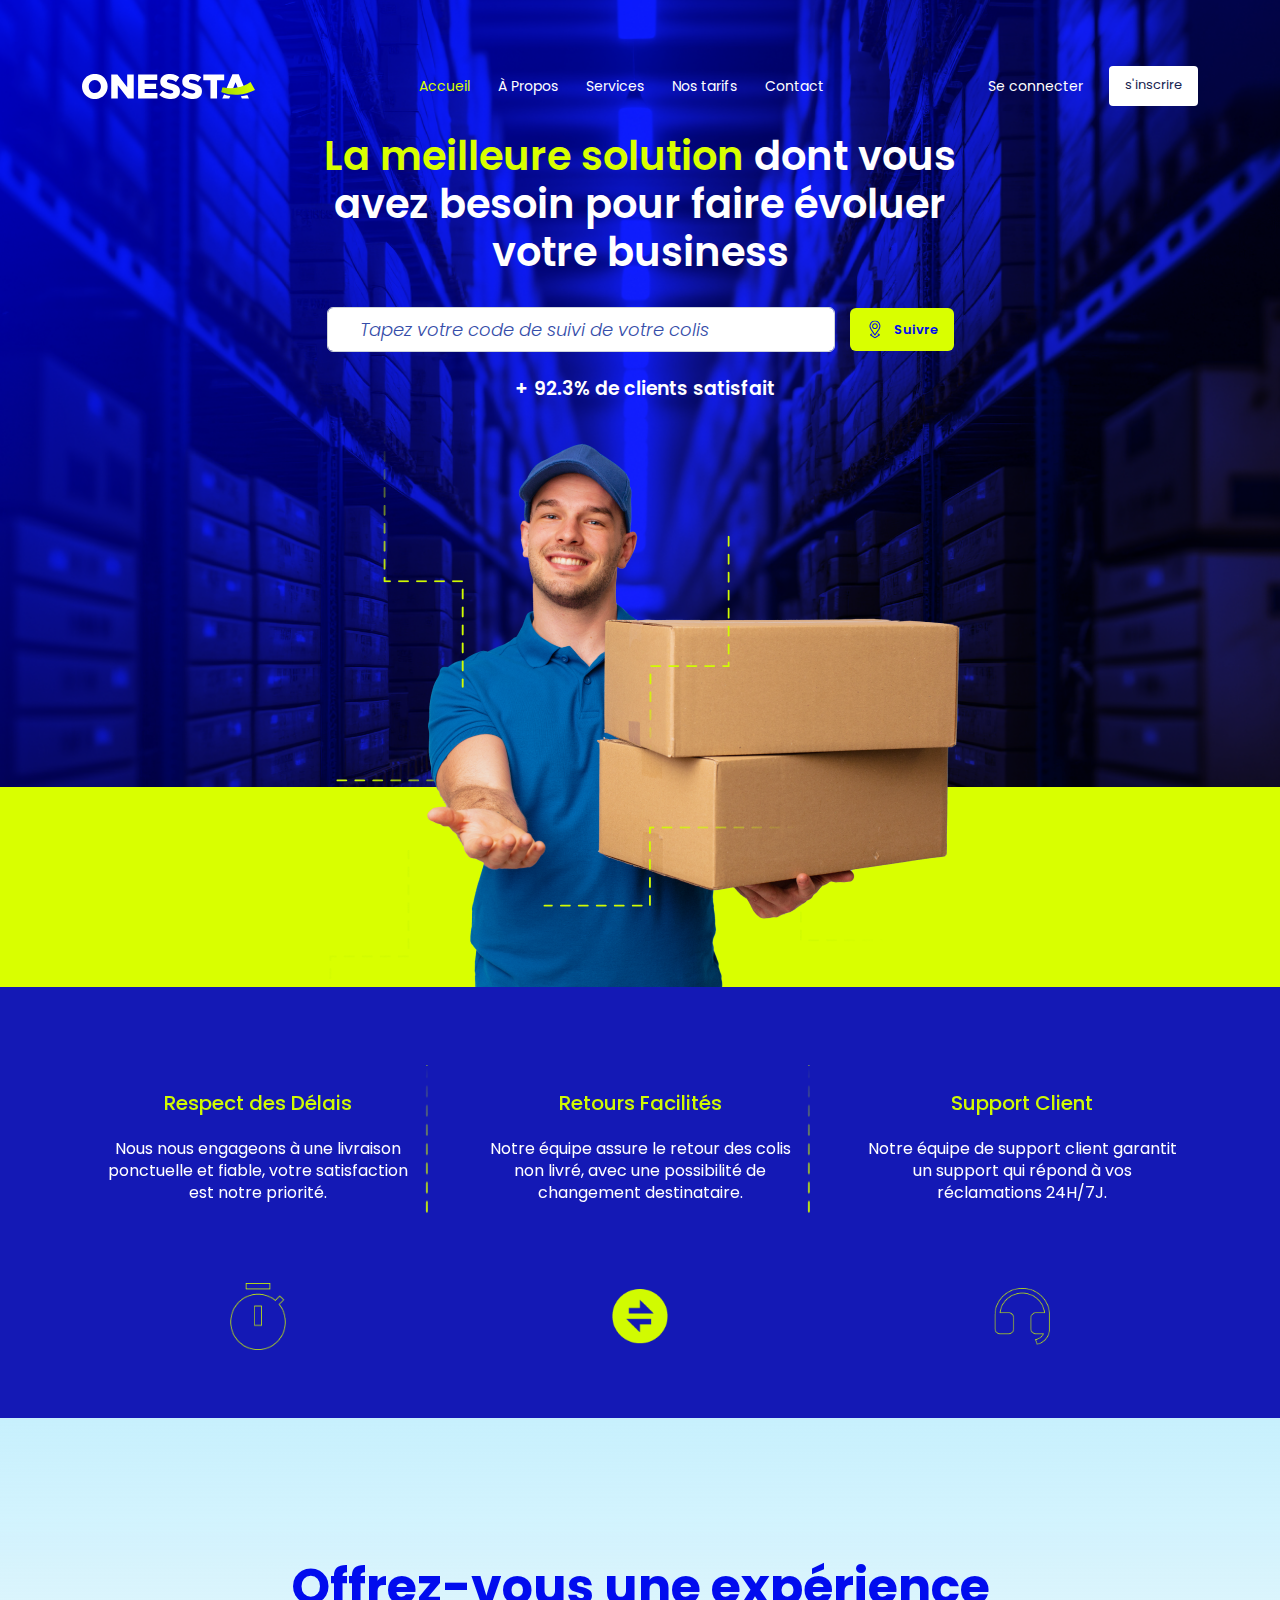
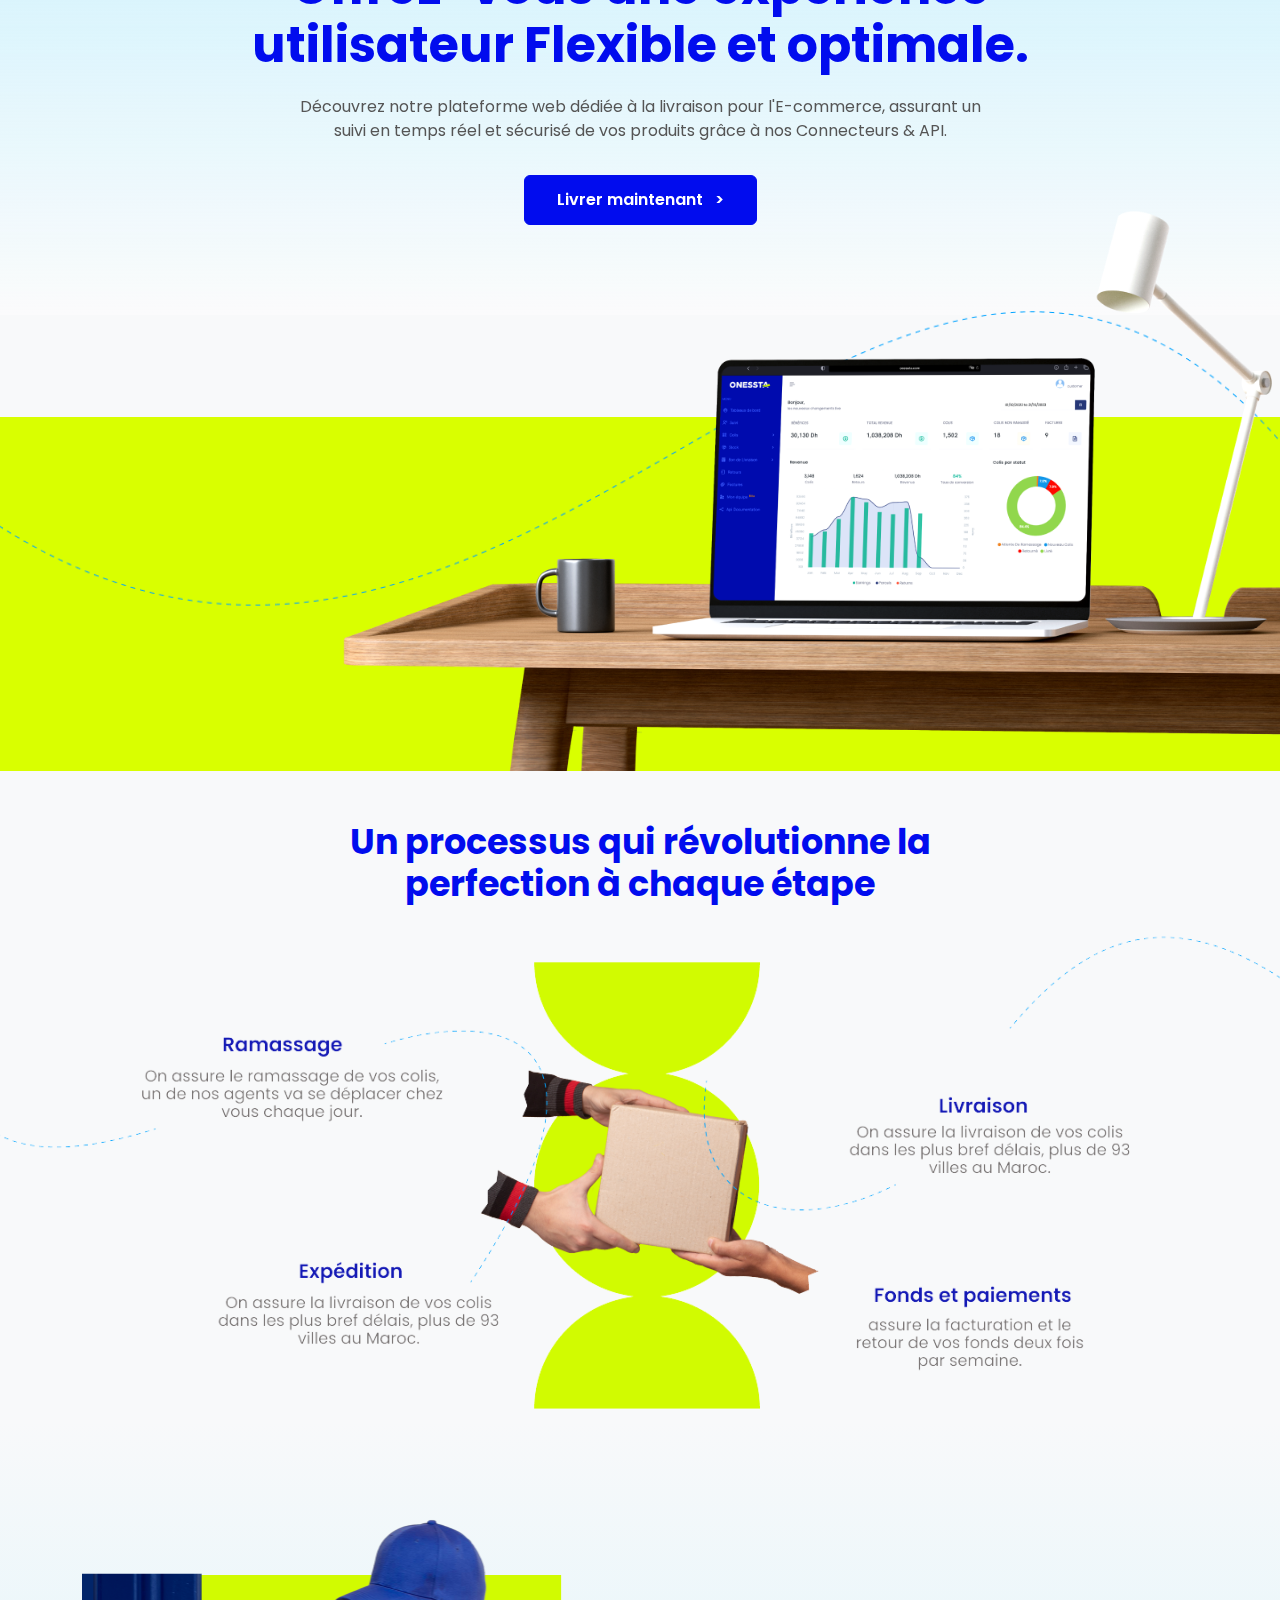
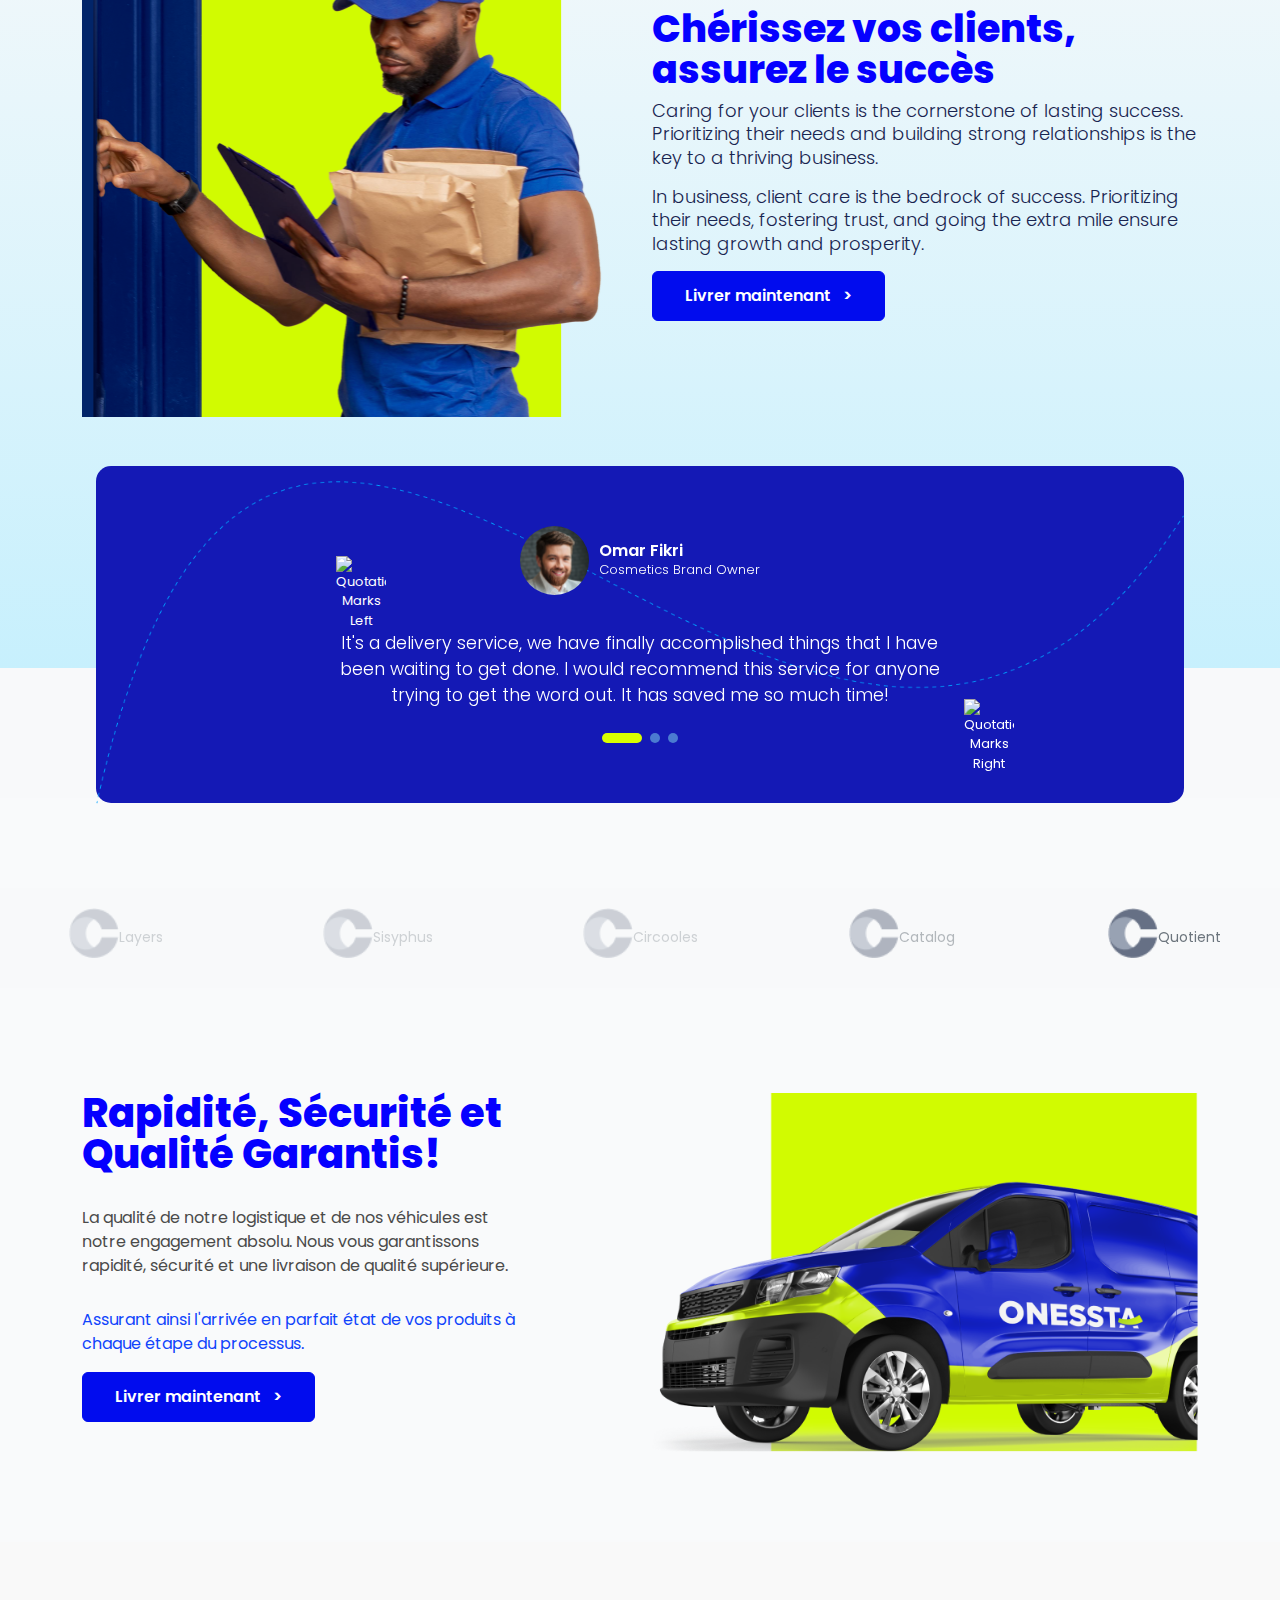
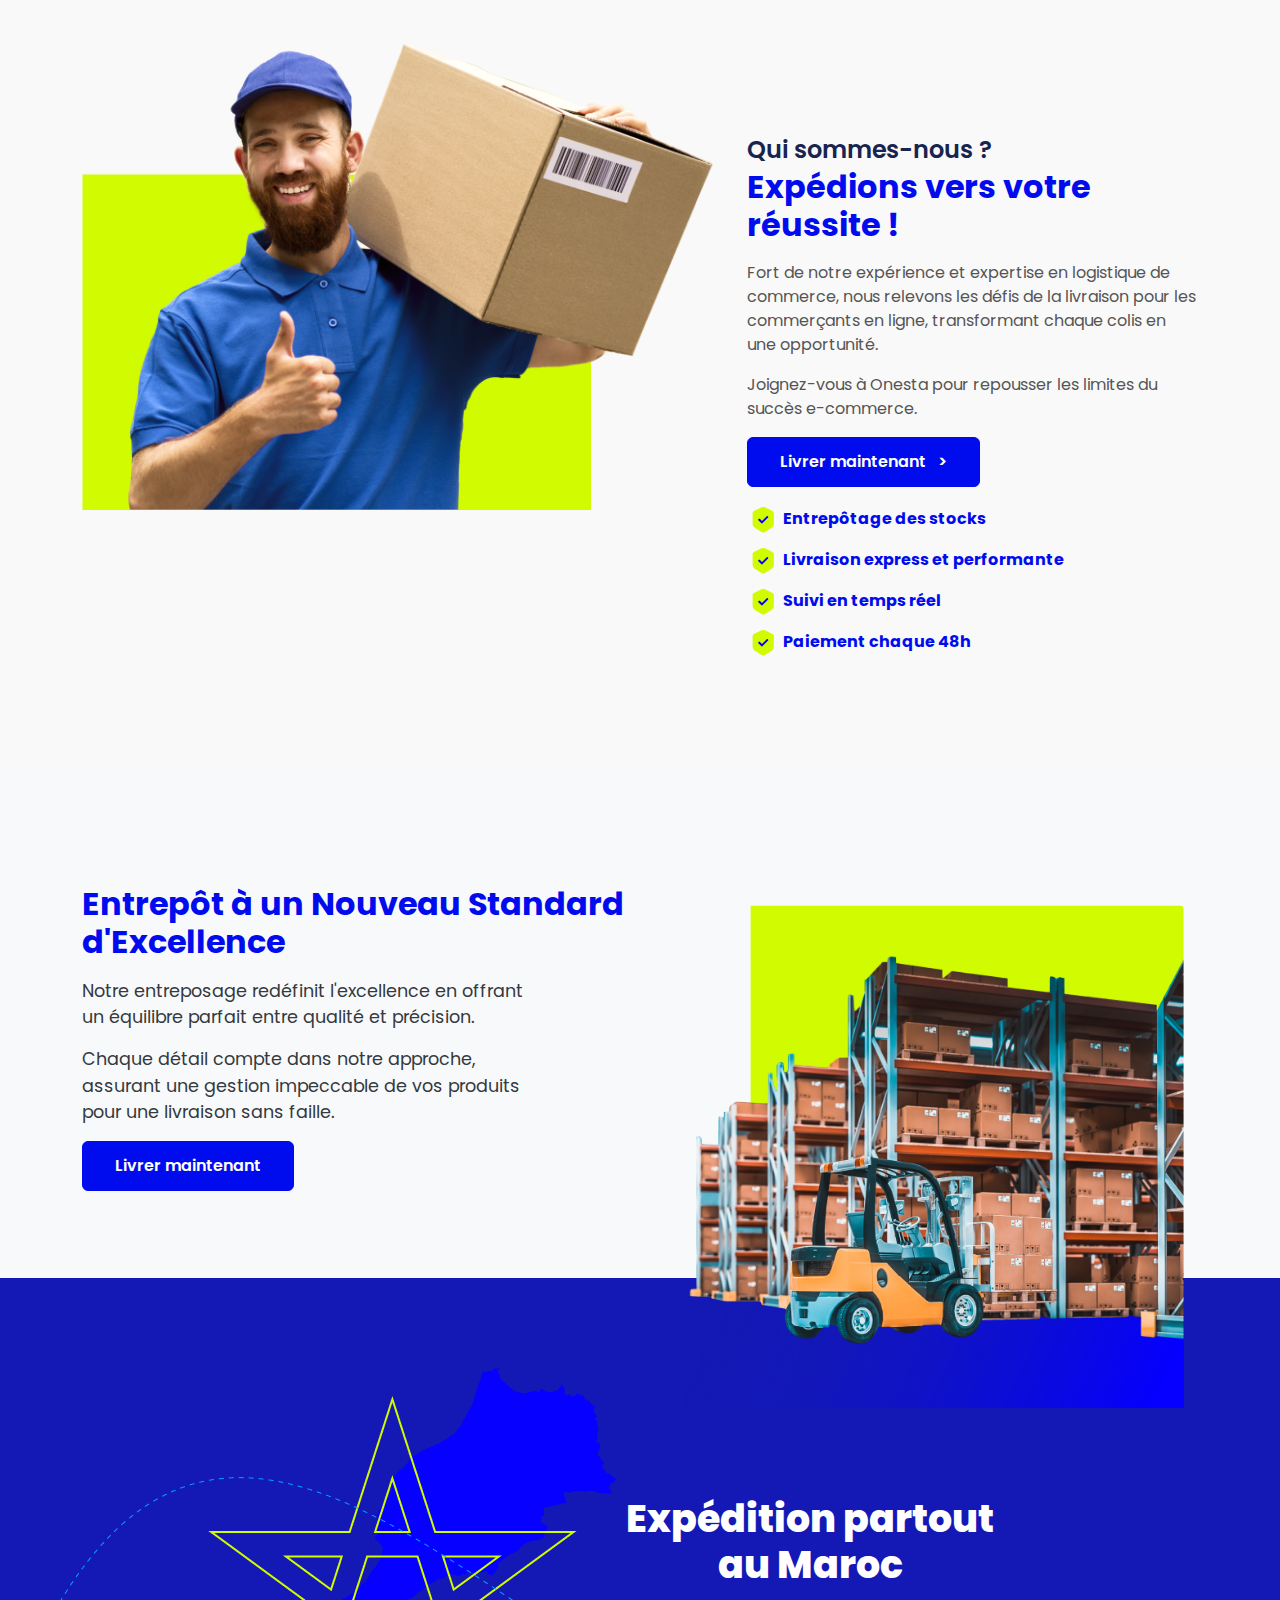
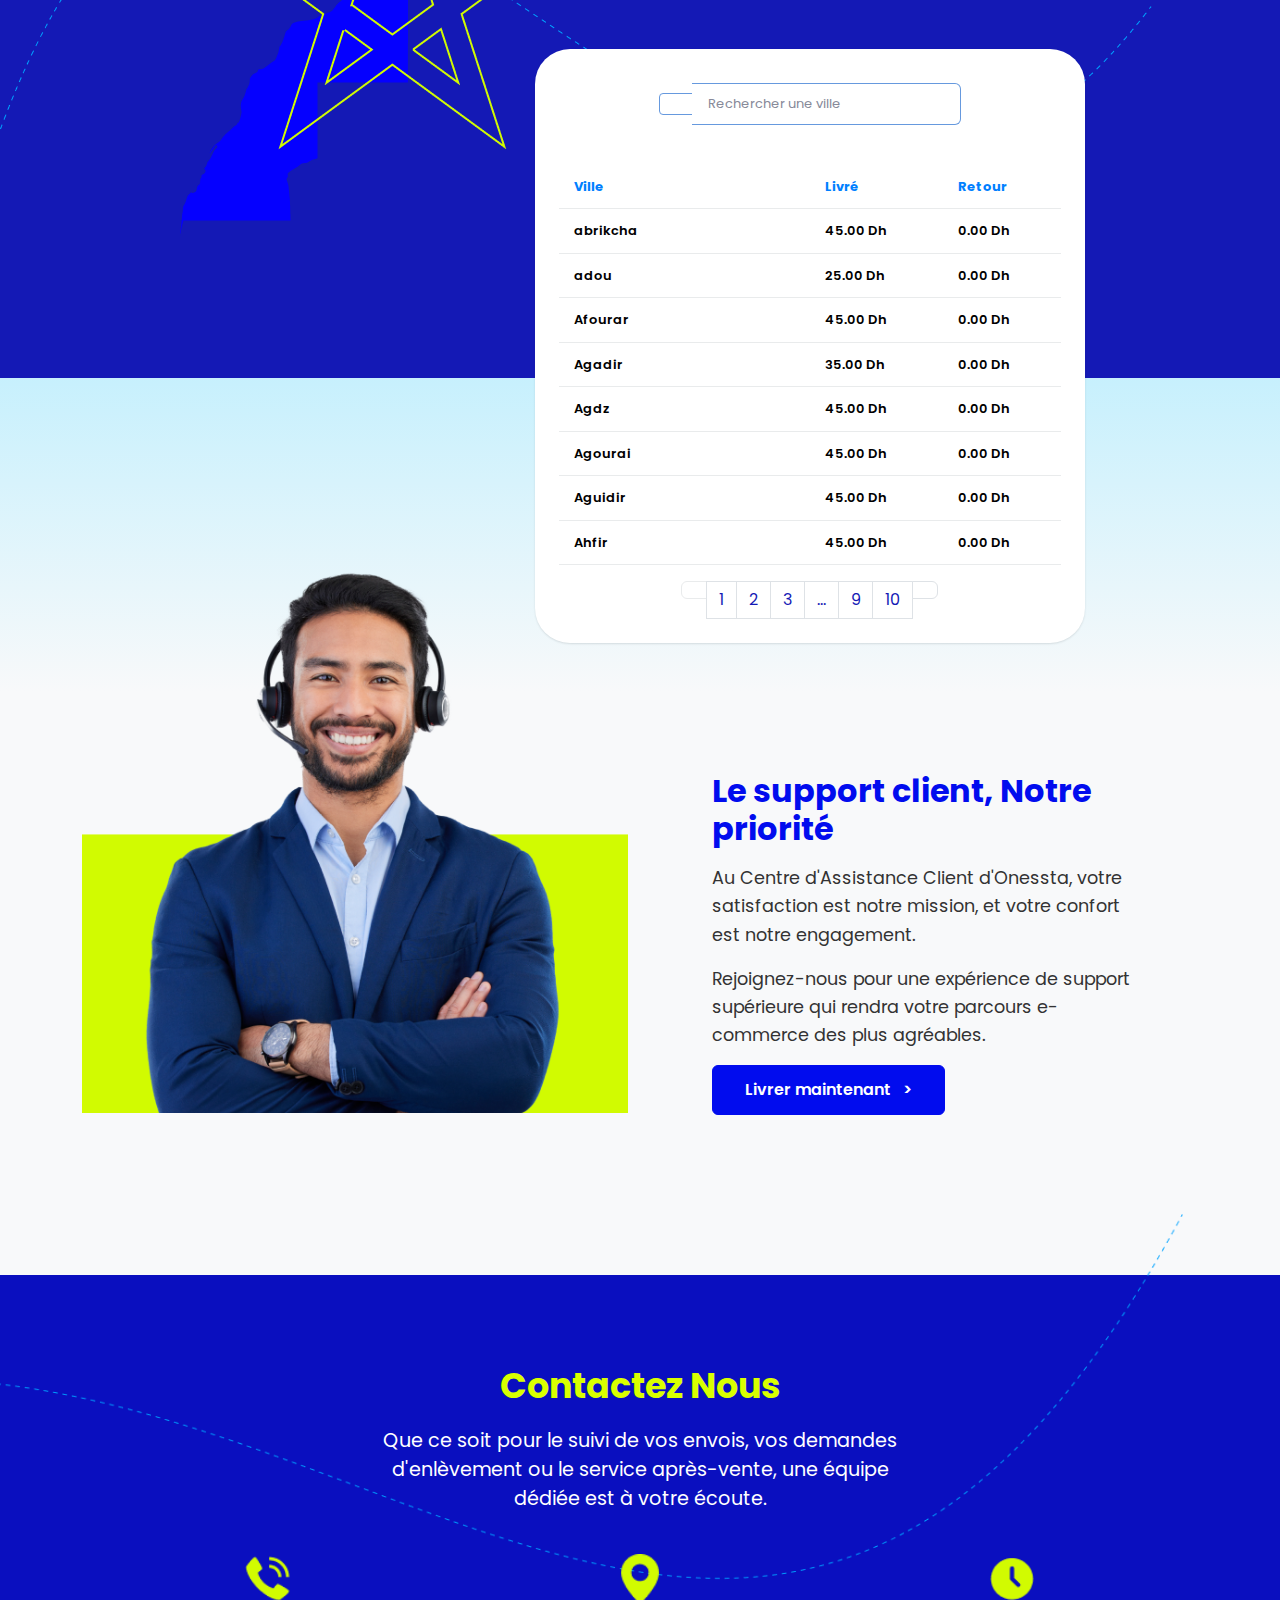
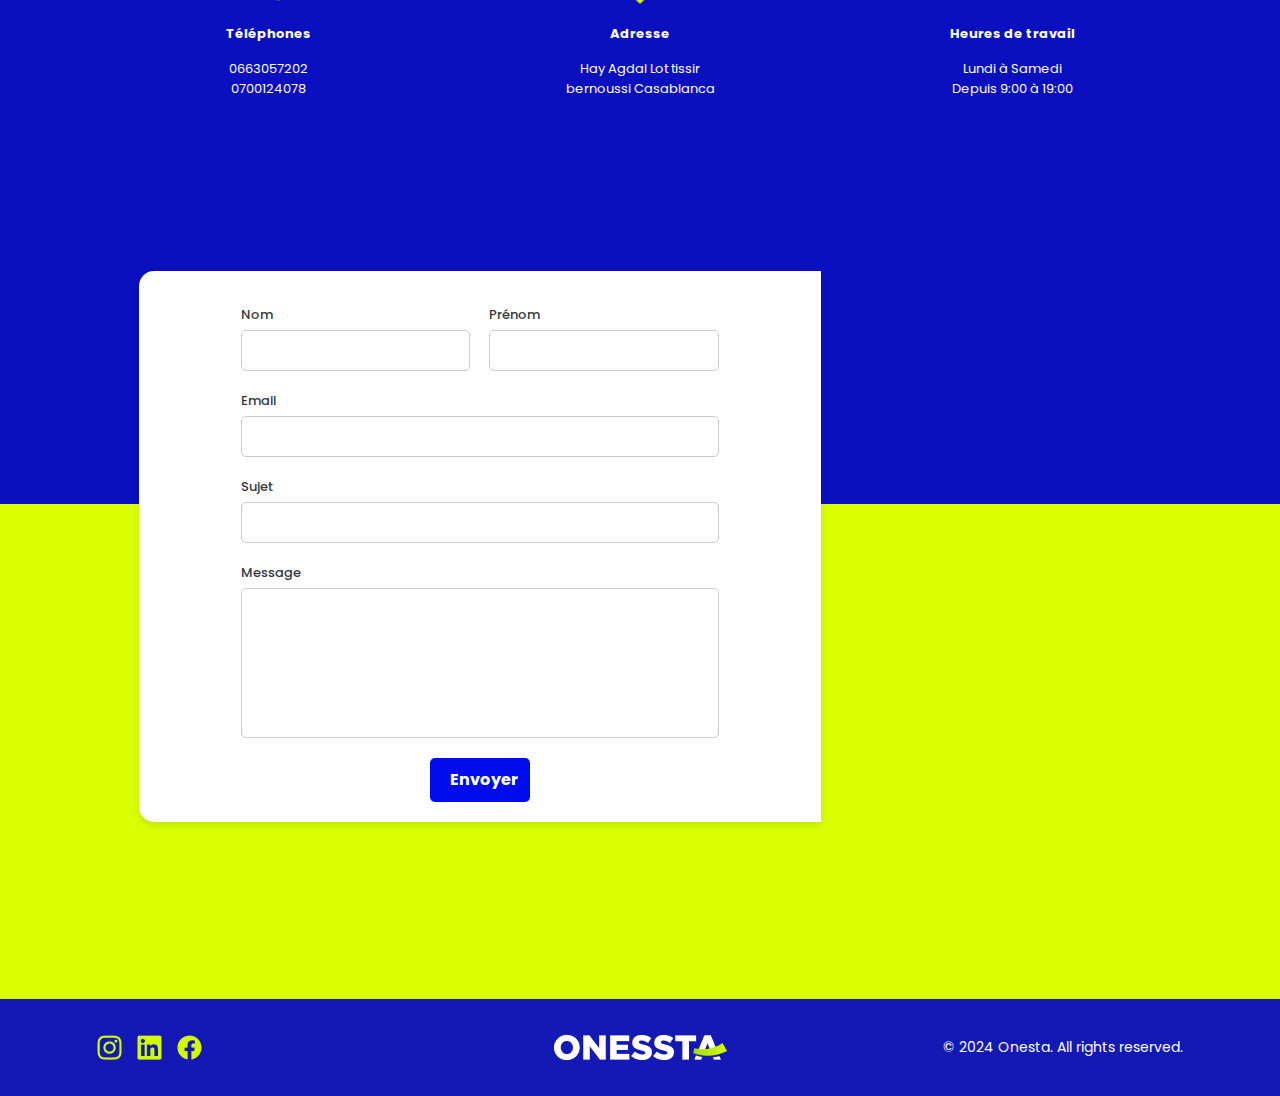
==== header.html @ ab66704f "Merge branch 'main' of https://github.com/ErrebacheAhmed/ONESTA-3" ====
<!-- Section 1: HTML Head and Meta Tags -->
<!DOCTYPE html>
<html lang="fr" data-topbar="light">
  <head>
    <meta charset="utf-8" />
    <title>Onessta | We Ship To Success</title>
    <meta name="viewport" content="width=device-width, initial-scale=1.0" />
    <meta content="The best solution you need to scale your business." name="description" />
    <meta content="ONESSTA" name="author" />

    <!-- App favicon -->
    <link rel="shortcut icon" href="favicon.ico" />

    <!-- Bootstrap CSS -->
    <link href="assets/css/bootstrap.min.css" id="bootstrap-style" rel="stylesheet" />

    <!-- Bootstrap Icons CSS -->
    <link href="https://cdnjs.cloudflare.com/ajax/libs/bootstrap-icons/1.8.1/font/bootstrap-icons.min.css" rel="stylesheet" />

    <!-- Icons CSS -->
    <link href="https://onessta.com/assets/css/icons.min.css" rel="stylesheet" type="text/css" />

    <!-- Custom CSS -->
    <link href="assets/css/app.min.css" rel="stylesheet" type="text/css" />
    <link href="assets/css/custom.css" rel="stylesheet" type="text/css" />
    <link href="assets/css/swiper.min.css" rel="stylesheet" type="text/css" />
    <link href="assets/css/style.css" rel="stylesheet" type="text/css" />
    <link href="assets/css/responsive.css" rel="stylesheet" type="text/css" />


    <!-- Google Fonts -->
    <link rel="preconnect" href="https://fonts.googleapis.com" />
    <link rel="preconnect" href="https://fonts.gstatic.com" crossorigin />
    <link href="https://fonts.googleapis.com/css2?family=Poppins:wght@100;200;300;400;500;600;700;800;900&display=swap" rel="stylesheet" />

    <!-- Swiper CSS -->
    <link rel="stylesheet" href="https://unpkg.com/swiper/swiper-bundle.min.css" />

    <!-- Swiper JS -->
    <script src="https://unpkg.com/swiper/swiper-bundle.min.js"></script>
  </head>
  <body data-bs-spy="scroll" data-bs-target="#navbar-example">
<!-- Section 2: Header and Hero Section -->
<section class="layout-wrapper landing" id="hero">
  <!-- <div class="hero-bg-overlay"></div> -->
  <!-- Header Section -->
  <nav class="navbar navbar-expand-lg navbar-landing" id="navbar">
    <div class="container">
      <a class="navbar-brand" href="#">
        <img src="images/logo.svg" class="card-logo card-logo-dark" alt="logo dark" height="50" />
      </a>
      <button class="navbar-toggler" type="button" data-bs-toggle="collapse" data-bs-target="#navbarMenu">
        <img src="images/menu-mobile.png" alt="">
      </button>
      <div class="collapse navbar-collapse" id="navbarSupportedContent">
        <ul class="navbar-nav mx-auto mt-2 mt-lg-0" id="navbar-example">
          <li class="nav-item"><a class="nav-link active" href="#accueil">Accueil</a></li>
          <li class="nav-item"><a class="nav-link" href="#a-propos">À Propos</a></li>
          <li class="nav-item"><a class="nav-link" href="#services">Services</a></li>
          <li class="nav-item"><a class="nav-link" href="#nos-tarifs">Nos tarifs</a></li>
          <li class="nav-item"><a class="nav-link" href="#contact">Contact</a></li>
        </ul>
        <div class="d-flex btn-auth">
          <a href="https://onessta.com/login" class="nav-link">Se connecter</a>
          <a href="https://onessta.com/register" class="btn btn-outline-white">s'inscrire</a>
        </div>
      </div>
    </div>
  </nav>
  <div class="mobile-menu-overlay">
    <div class="mobile-menu">
      <div class="mobile-menu-header">
        <a href="#" class="mobile-menu-brand">
          <i class="fas fa-home"></i>
          <img src="images/logo.svg" alt="ONESTA Logo" />
        </a>
        <button class="mobile-menu-back"><img src="images/back.svg" alt="" ></button>
      </div>
      <ul class="mobile-menu-nav">
        <li><a href="#accueil">Accueil</a></li>
        <li><a href="#a-propos">À Propos</a></li>
        <li><a href="#services">Services</a></li>
        <li><a href="#nos-tarifs">Nos tarifs</a></li>
        <li><a href="#contact">Contact</a></li>
      </ul>
      <div class="mobile-menu-contact">
        <div class="contact-item">
          <i class="fas fa-phone-alt"></i>
          <div class="contact-text">
            <img src="images/TELEPHONE.png" alt="Téléphones" />
            <span>Téléphones</span>
            <p>0663057202<br>0700124078</p>
          </div>
        </div>
        <div class="contact-item">
          <i class="fas fa-map-marker-alt"></i>
          <div class="contact-text">
            <img src="images/ADRESSE.png" alt="Adresse" />
            <span>Adresse</span>
            <p>Hay Agdal Lot tissir<br>bernoussi Casablanca</p>
          </div>
        </div>
        <div class="contact-item">
          <i class="fas fa-clock"></i>
          <div class="contact-text">
            <img src="images/HORAIRE.png" alt="Heures de travail" />
            <span>Heures de travail</span>
            <p>Lundi à Samedi<br>Depuis 9:00 à 19:00</p>
          </div>
        </div>
      </div>
    </div>
  </div>
  
  
  <!-- Hero Section -->
  <section class="section pb-0 hero-section" id="hero">
    <div class="container">
      <div class="row justify-content-center">
        <div class="col-lg-7 col-sm-10 text-center">
          <h1 class="display-6 fw-semibold mb-3">
            <span class="text-success">La meilleure solution</span> dont vous avez besoin pour faire évoluer votre business
          </h1>
          <div class="search-container">
            <div class="search-box">
              <input type="text" class="form-control search" id="codetracking" placeholder="Tapez votre code de suivi de votre colis" />
            </div>
            <button id="trackitem" type="button" class="btn btn-yellow text-blue" data-bs-toggle="offcanvas" href="#offcanvasExample">
              <img src="images/localisation.svg" alt="" /> Suivre
            </button>
          </div>
          <p class="mt-3">
            <span class="stars">
              <i class="bi bi-star-fill"></i>
              <i class="bi bi-star-fill"></i>
              <i class="bi bi-star-fill"></i>
              <i class="bi bi-star-fill"></i>
              <i class="bi bi-star-fill"></i>
            </span>
            + 92.3% de clients satisfait
          </p>
        </div>
      </div>
      <div class="row justify-content-center">
        <div class="col-lg-8 col-sm-10 text-center">
          <img src="images/img1.png" class="img-fluid" alt="Delivery Man" />
        </div>
      </div>
    </div>
    <!-- end container -->
  </section>
  <div class="bg-yellow"></div>
</section>
<!-- Section 3: Features Section -->
<section class="section features-section" id="features">
  <div class="container">
    <div class="swiper-container">
      <div class="swiper-wrapper">
        <div class="swiper-slide col-lg-4 col-md-6">
          <div class="feature-box">
            <span class="highlight"></span>
            <h3 class="feature-title">Respect des Délais</h3>
            <p class="feature-description">
              Nous nous engageons à une livraison ponctuelle et fiable, votre satisfaction est notre priorité.
            </p>
            <div class="icon-box">
              <img src="images/alarm.png" alt="Clock Icon" class="icon-default" />
              <img src="images/retours.png" alt="Clock Icon Hover" class="icon-hover" />
            </div>
          </div>
        </div>
      
        <div class="swiper-slide col-lg-4 col-md-6">
          <div class="feature-box">
            <span class="highlight"></span>
            <h3 class="feature-title">Retours Facilit&eacute;s</h3>
            <p class="feature-description">
              Notre équipe assure le retour des colis non livré, avec une possibilité de changement destinataire.
            </p>
            <div class="icon-box">
              <img src="images/retours.png" alt="Return Icon" class="icon-default" />
              <img src="images/retours.png" alt="Return Icon Hover" class="icon-hover" />
            </div>
          </div>
        </div>
     
        <div class="swiper-slide col-lg-4 col-md-6">
          <div class="feature-box">
            <span class="highlight"></span>
            <h3 class="feature-title">Support Client</h3>
            <p class="feature-description">
              Notre équipe de support client garantit un support qui répond à vos réclamations 24H/7J.
            </p>
            <div class="icon-box">
              <img src="images/support.png" alt="Support Icon" class="icon-default" />
              <img src="images/retours.png" alt="Support Icon Hover" class="icon-hover" />
            </div>
          </div>
        </div>
      </div>
      <!-- Custom Pagination -->
      <div class="swiper-pagination-custom">
        <span class="highlight"></span>
      </div>
    </div>
  </div>
</section>
<!-- Section 4: User Experience Section -->
<section class="section user-experience-section">
  <div class="container">
    <div class="row justify-content-center text-center">
      <div class="col-lg-10 user-experience">
        <h2 class="section-title">
          Offrez-vous une expérience utilisateur Flexible et optimale.
        </h2>
        <p class="section-subtitle">
          Découvrez notre plateforme web dédiée à la livraison pour l'E-commerce, assurant un suivi en temps réel et sécurisé de vos produits grâce à nos Connecteurs & API.
        </p>
        <a href="#" class="btn btn-primary">
          Livrer maintenant <span class="arrow-icon">></span>
        </a>
      </div>
    </div>
  </div>
</section>
<!-- Section 5: Desk Image Section -->
<section class="desk-image">
  <img src="images/desktop.png" alt="Desk with Laptop" />
  <div class="border-dotted-around"></div>
  <div class="bg-desk-yellow"></div>
</section>
<!-- Section 6: Process Section -->
<section class="process-section">
  <div class="container">
    <div class="row justify-content-center text-center">
      <div class="col-lg-8">
        <h2 class="section-title">
          Un processus qui révolutionne la perfection à chaque étape
        </h2>
      </div>
    </div>
  </div>
  <img src="images/process.png" class="img-precess text-center" alt="process" />
</section>
<!-- Section 7: Client Success Section -->
<section class="section client-success-section">
  <div class="container">
    <div class="row align-items-center">
      <div class="col-lg-6">
        <img src="images/img2.png" alt="Client Image" class="img-fluid" />
      </div>
      <div class="col-lg-6">
        <h2 class="client-success-title">
          Chérissez vos clients, assurez le succès
        </h2>
        <p class="client-success-description">
          Caring for your clients is the cornerstone of lasting success. Prioritizing their needs and building strong relationships is the key to a thriving business.
        </p>
        <p class="client-success-description">
          In business, client care is the bedrock of success. Prioritizing their needs, fostering trust, and going the extra mile ensure lasting growth and prosperity.
        </p>
        <a href="#" class="btn btn-primary">
          Livrer maintenant <span class="arrow-icon">></span>
        </a>
      </div>
    </div>
    <div class="mt-5 testmondialrow">
        <img src="images/Vector 5.png" alt="Curve" class="curve-image" />
        <div class="testimonial-box">
          <img src="images/up.png" alt="Quotation Marks Left" class="quotation-marks-left" />
          <div class="swiper-container testimonial-slider">
            <div class="swiper-wrapper">
              <!-- Slide 1 -->
              <div class="swiper-slide">
                <div class="testimonial-content">
                  <div class="testimonial-header">
                    <div class="testimonial-author">
                      <img src="images/delivery1.png" alt="Omar Fikri" class="author-image" />
                      <div class="author-info">
                        <h5>Omar Fikri</h5>
                        <p>Cosmetics Brand Owner</p>
                      </div>
                    </div>
                  </div>
                  <p class="testimonial-text">
                    It's a delivery service, we have finally accomplished things that I have been waiting to get done. I would recommend this service for anyone trying to get the word out. It has saved me so much time!
                  </p>
                </div>
              </div>
              <!-- Slide 2 -->
              <div class="swiper-slide">
                <div class="testimonial-content">
                  <div class="testimonial-header">
                    <div class="testimonial-author">
                      <img src="images/delivery1.png" alt="Amira Zohra" class="author-image" />
                      <div class="author-info">
                        <h5>Amira Zohra</h5>
                        <p>Food Business Owner</p>
                      </div>
                    </div>
                  </div>
                  <p class="testimonial-text">
                    The service was exceptional and timely. I highly recommend it for anyone needing reliable delivery.
                  </p>
                </div>
              </div>
              <!-- Slide 3 -->
              <div class="swiper-slide">
                <div class="testimonial-content">
                  <div class="testimonial-header">
                    <div class="testimonial-author">
                      <img src="images/delivery1.png" alt="Youssef Karim" class="author-image" />
                      <div class="author-info">
                        <h5>Youssef Karim</h5>
                        <p>Tech Entrepreneur</p>
                      </div>
                    </div>
                  </div>
                  <p class="testimonial-text">
                    Fast and efficient delivery service that I will definitely use again. Kudos to the team!
                  </p>
                </div>
              </div>
            </div>
            <!-- Add Pagination -->
            <div class="swiper-pagination testimonial-pagination"></div>
          </div>
          <img src="images/down.png" alt="Quotation Marks Right" class="quotation-marks-right" />
      </div>
    </div>
  </div>
</section>
<!-- Section 8: Delivery Section -->
<section class="section delivery-section">
  <div class="swiper-container custom-menu-slider">
    <div class="swiper-wrapper">
      <div class="swiper-slide custom-slide">
        <img src="images/Company logo.png" alt="icon"><span>Layers</span>
      </div>
      <div class="swiper-slide custom-slide">
        <img src="images/Company logo.png" alt="icon"><span>Sisyphus</span>
      </div>
      <div class="swiper-slide custom-slide">
        <img src="images/Company logo.png" alt="icon"><span>Circooles</span>
      </div>
      <div class="swiper-slide custom-slide">
        <img src="images/Company logo.png" alt="icon"><span>Catalog</span>
      </div>
      <div class="swiper-slide custom-slide">
        <img src="images/Company logo.png" alt="icon"><span>Quotient</span>
      </div>
      <div class="swiper-slide custom-slide">
        <img src="images/Company logo.png" alt="icon"><span>Catalog</span>
      </div>
      <div class="swiper-slide custom-slide">
        <img src="images/Company logo.png" alt="icon"><span>Quotient</span>
      </div>
    </div>
  </div>
   <div class="delivery-desktop">
    <div class="container">
      <div class="row align-items-center">
        <div class="col-lg-6">
          <h2>Rapidité, Sécurité et Qualité Garantis!</h2>
          <p>
            La qualité de notre logistique et de nos véhicules est notre engagement absolu. Nous vous garantissons rapidité, sécurité et une livraison de qualité supérieure.
          </p>
          <p class="secondParagraph">
            Assurant ainsi l'arrivée en parfait état de vos produits à chaque étape du processus.
          </p>
          <a href="#" class="btn btn-primary">
            Livrer maintenant <span class="arrow-icon">></span>
          </a>
        </div>
        <div class="col-lg-6">
          <img src="images/car.png" alt="ONESS Delivery Van" class="img-fluid" />
        </div>
      </div>
    </div>
   </div>
   <div class="delivery-mobile">
    <div class="container">
      <div class="row align-items-center">
        <div class="col-lg-6">
          <h2>Rapidité, Sécurité et Qualité Garantis!</h2>
          <p>
            La qualité de notre logistique et de nos véhicules est notre engagement absolu. Nous vous garantissons rapidité, sécurité et une livraison de qualité supérieure.
          </p>
          <p class="secondParagraph">
            Assurant ainsi l'arrivée en parfait état de vos produits à chaque étape du processus.
          </p>
          <a href="#" class="btn btn-primary">
            Livrer maintenant <span class="arrow-icon">></span>
          </a>
        </div>
        <div class="col-lg-6">
          <img src="images/car.png" alt="ONESS Delivery Van" class="img-fluid" />
        </div>
      </div>
    </div>
   </div>
</section>

<!-- Section 9: Success Section -->
<section class="section success-section">
  <div class="container">
    <div class="row align-items-start">
      <div class="col-lg-7">
        <img src="images/man_delivery2.png" alt="Man with Box" class="img-fluid" />
      </div>
      <div class="col-lg-5 mr-top">
        <span class="title-top">Qui sommes-nous ?</span>
        <h2 class="section-title">Expédions vers votre réussite !</h2>
        <p>
          Fort de notre expérience et expertise en logistique de commerce, nous relevons les défis de la livraison pour les commerçants en ligne, transformant chaque colis en une opportunité.
        </p>
        <p>
          Joignez-vous à Onesta pour repousser les limites du succès e-commerce.
        </p>
        <a href="#" class="btn btn-primary">
          Livrer maintenant <span class="arrow-icon">></span>
        </a>
        <ul class="success-features">
          <li><img src="images/Frame.png" alt="icon"/> Entrepôtage des stocks</li>
          <li><img src="images/Frame.png" alt="icon"/> Livraison express et performante</li>
          <li><img src="images/Frame.png" alt="icon"/> Suivi en temps réel</li>
          <li><img src="images/Frame.png" alt="icon"/> Paiement chaque 48h</li>
        </ul>
      </div>
    </div>
  </div>
</section>
<!-- Section 10: Warehouse Section -->
<section class="entrepot">
  <div class="container custom-section">
    <div class="row">
      <div class="col-md-6 custom-content">
        <h1 class="custom-heading">Entrepôt à un Nouveau Standard d'Excellence</h1>
        <p class="custom-text">Notre entreposage redéfinit l'excellence en offrant un équilibre parfait entre qualité et précision.</p>
        <p class="custom-text">Chaque détail compte dans notre approche, assurant une gestion impeccable de vos produits pour une livraison sans faille.</p>
        <button class="btn btn-primary">Livrer maintenant</button>
      </div>
      <div class="col-md-6">
        <div class="custom-image">
          <img src="images/entrepot.png" alt="Entrepôt">
        </div>
        <div class="custom-image-rectongle">
          <img src="images/Rectangle 50.png" alt="Entrepôt">
        </div>
      </div>
    </div>
  </div>
</section>
<!-- Section 11: Shipping Section -->
<section class="second-section">
  <div class="content-wrapper">
    <div class="text-table-container">
      <h2 class="section-title-white">Expédition partout au Maroc</h2>
      <div class="bg-white p-4 shadow table-container">
        <div class="table-responsive">
          <div class="input-group field-search mb-3 justify-content-center">
            <div class="input-group-prepend">
              <span class="input-group-text"><i class="bi bi-search"></i></span>
            </div>
            <input type="text" class="form-control search-input" placeholder="Rechercher une ville" id="search-input">
          </div>
          <table class="table table-bordered mb-0">
            <thead>
              <tr>
                <th class="col-ville">Ville</th>
                <th>Livré</th>
                <th>Retour</th>
              </tr>
            </thead>
            <tbody id="table-body">
              <tr>
                <td>abrikcha</td>
                <td>45.00 Dh</td>
                <td>0.00 Dh</td>
              </tr>
              <tr>
                <td>adou</td>
                <td>25.00 Dh</td>
                <td>0.00 Dh</td>
              </tr>
              <tr>
                <td>Afourar</td>
                <td>45.00 Dh</td>
                <td>0.00 Dh</td>
              </tr>
              <tr>
                <td>Agadir</td>
                <td>35.00 Dh</td>
                <td>0.00 Dh</td>
              </tr>
              <tr>
                <td>Agdz</td>
                <td>45.00 Dh</td>
                <td>0.00 Dh</td>
              </tr>
              <tr>
                <td>Agourai</td>
                <td>45.00 Dh</td>
                <td>0.00 Dh</td>
              </tr>
              <tr>
                <td>Aguidir</td>
                <td>45.00 Dh</td>
                <td>0.00 Dh</td>
              </tr>
              <tr>
                <td>Ahfir</td>
                <td>45.00 Dh</td>
                <td>0.00 Dh</td>
              </tr>
            </tbody>
          </table>
          <nav aria-label="Page navigation example" class="mt-3">
            <ul class="pagination justify-content-center mb-0">
              <li class="page-item disabled">
                <a class="page-link" href="#" tabindex="-1"><i class="bi bi-arrow-left"></i></a>
              </li>
              <li class="page-item"><a class="page-link" href="#">1</a></li>
              <li class="page-item"><a class="page-link" href="#">2</a></li>
              <li class="page-item"><a class="page-link" href="#">3</a></li>
              <li class="page-item"><a class="page-link" href="#">...</a></li>
              <li class="page-item"><a class="page-link" href="#">9</a></li>
              <li class="page-item"><a class="page-link" href="#">10</a></li>
              <li class="page-item">
                <a class="page-link" href="#"><i class="bi bi-arrow-right"></i></a>
              </li>
            </ul>
          </nav>
        </div>
      </div>
    </div>
  </div>
  <div class="flag-background"></div>
</section>

<!-- Section 12: Support Section -->
<section class="support-section">
  <div class="container">
    <div class="row align-items-center">
      <div class="col-md-6">
        <img src="images/img3.png" alt="Support Client" class="img-fluid" />
      </div>
      <div class="col-md-6">
        <div class="bloc-right">
          <h2 class="custom-heading">Le support client, Notre priorité</h2>
          <p>
            Au Centre d'Assistance Client d'Onessta, votre satisfaction est notre mission, et votre confort est notre engagement.
          </p>
          <p>
            Rejoignez-nous pour une expérience de support supérieure qui rendra votre parcours e-commerce des plus agréables.
          </p>
          <a href="#" class="btn btn-primary">
            Livrer maintenant <span class="arrow-icon">></span>
          </a>
        </div>
      </div>
    </div>
  </div>
</section>
<!-- Section 13: Contact Section -->
<section class="contact-section">
  <div class="blue-part">
    <div class="container">
      <h2 class="section-title text-center" >Contactez Nous</h2>
      <p class="section-subtitle text-center" >
        Que ce soit pour le suivi de vos envois, vos demandes d'enlèvement ou le service après-vente, une équipe dédiée est à votre écoute.
      </p>
      <div class="border-dotted-around-gp"></div>
      <div class="row contact-info">
        <div class="col-md-4 text-center">
          <img src="images/TELEPHONE.png" alt="Téléphones" />
          <p class="contact-info-title">Téléphones</p>
          <p>0663057202<br />0700124078</p>
        </div>
        <div class="col-md-4 text-center">
          <img src="images/ADRESSE.png" alt="Adresse" />
          <p class="contact-info-title">Adresse</p>
          <p>Hay Agdal Lot tissir<br />bernoussi Casablanca</p>
        </div>
        <div class="col-md-4 text-center">
          <img src="images/HORAIRE.png" alt="Heures de travail" />
          <p class="contact-info-title">Heures de travail</p>
          <p>Lundi à Samedi<br />Depuis 9:00 à 19:00</p>
        </div>
      </div>
    </div>
  </div>
  <div class="green-part">
    <div class="container">
      <div class="row" height="70vh">
        <div class="col-md-8 custom-border-left" height="100%">
          <form action="submit-form.php" method="post" class="contact-form">
            <div class="form-row">
              <div class="form-group col-md-6">
                <label for="nom">Nom</label>
                <input type="text" id="nom" name="nom" class="form-control" />
              </div>
              <div class="form-group col-md-6">
                <label for="prenom">Prénom</label>
                <input type="text" id="prenom" name="prenom" class="form-control" />
              </div>
            </div>
            <div class="form-group">
              <label for="email">Email</label>
              <input type="email" id="email" name="email" class="form-control" />
            </div>
            <div class="form-group">
              <label for="sujet">Sujet</label>
              <input type="text" id="sujet" name="sujet" class="form-control" />
            </div>
            <div class="form-group">
              <label for="message">Message</label>
              <textarea id="message" name="message" class="form-control"></textarea>
            </div>
            <button type="submit" class="btn btn-primary">Envoyer</button>
          </form>
          
        </div>
        <div class="col-md-4 custom-border-right">
          <iframe src="https://www.google.com/maps/embed?pb=!1m18!1m12!1m3!1d3325.2392072583074!2d-7.524722!3d33.591609!2m3!1f0!2f0!3f0!3m2!1i1024!2i768!4f13.1!3m3!1m2!1s0xda7d31e2345b37d%3A0x490f4aedeede33a4!2sSidi%20Bernoussi%2C%20Casablanca!5e0!3m2!1sen!2sma!4v1620145063028!5m2!1sen!2sma"   allowfullscreen="" loading="lazy" ></iframe>
        </div>
      </div>
    </div>
  </div>
</section>

<!-- Section 14: Footer Section -->
<footer class="footer-section">
  <div class="container">
    <div class="row align-items-center">
      <div class="col-md-4">
        <ul class="social-icons">
          <li>
            <a href="#"><img src="images/INSTAGRAM.png" alt="Instagram" /></a>
          </li>
          <li>
            <a href="#"><img src="images/LINKDIN.png" alt="LinkedIn" /></a>
          </li>
          <li>
            <a href="#"><img src="images/FACEBOOK.png" alt="Facebook" /></a>
          </li>
        </ul>
      </div>
      <div class="col-md-4 text-center">
        <a href="#" class="footer-logo">
          <img src="images/logo.png" alt="ONESTA Logo" />
        </a>
      </div>
      <div class="col-md-4 text-end">
        <p>© 2024 Onesta. All rights reserved.</p>
      </div>
    </div>
  </div>
</footer>
<script src="/assets/js/main.js"></script>
<script src="https://code.jquery.com/jquery-3.5.1.slim.min.js"></script>
<script src="https://unpkg.com/swiper/swiper-bundle.min.js"></script>

<!-- Bootstrap JS -->
<script src="https://maxcdn.bootstrapcdn.com/bootstrap/4.5.2/js/bootstrap.min.js"></script>
<!-- Custom JS -->
<script>
  document.addEventListener('DOMContentLoaded', function () {
    var testimonialSwiper = new Swiper('.testimonial-slider', {
      loop: true,
      pagination: {
        el: '.testimonial-pagination',
        clickable: true,
      },
      autoplay: {
        delay: 5000,
        disableOnInteraction: false,
      },
      fadeEffect: {
        crossFade: true
      },
    });

    var customSwiper = new Swiper('.custom-menu-slider', {
      loop: true,
      slidesPerView: 5,
      spaceBetween: 30,
      pagination: {
        el: '.swiper-pagination.custom-pagination',
        clickable: true,
      },
      autoplay: {
        delay: 3000,
        disableOnInteraction: false,
      },
      fadeEffect: {
        crossFade: true
      },
      navigation: {
        nextEl: '.swiper-button-next.custom-button-next',
        prevEl: '.swiper-button-prev.custom-button-prev',
      },
      breakpoints: {
        320: {
          slidesPerView: 3,
          spaceBetween: 5,
        },
        480: {
          slidesPerView: 3,
          spaceBetween: 10,
        },
        640: {
          slidesPerView: 3,
          spaceBetween: 20,
        },
        1024: {
          slidesPerView: 5,
          spaceBetween: 30,
        },
      },
      allowSlidePrev: false,
      on: {
        slideChange: function () {
          updateSlideOpacity();
        },
        init: function () {
          updateSlideOpacity();
        },
      }
    });
  });
  function updateSlideOpacity() {
    const slides = document.querySelectorAll('.custom-slide');
    const middleIndex = Math.floor(slides.length / 2);

    slides.forEach((slide, index) => {
      slide.style.opacity = '0.3';
      slide.classList.remove('active', 'next', 'prev');
      if (index === middleIndex) {
        slide.style.opacity = '1';
        slide.classList.add('active');
      } else if (index === middleIndex - 1 || index === middleIndex + 1) {
        slide.style.opacity = '0.5';
        slide.classList.add(index === middleIndex - 1 ? 'prev' : 'next');
      }
    });
  }

  // document.addEventListener('DOMContentLoaded', function () {
  //   updateSlideOpacity();
  // });
</script>
<script>
  $(document).ready(function() {
    // Afficher le menu
    $('.navbar-toggler').click(function() {
      $('.mobile-menu-overlay').addClass('show');
      $('.mobile-menu').addClass('show');
    });

    // Cacher le menu
    $('.mobile-menu-back, .mobile-menu-overlay').click(function() {
      $('.mobile-menu-overlay').removeClass('show');
      $('.mobile-menu').removeClass('show');
    });

    // Empêcher la propagation du clic sur le menu pour éviter la fermeture
    $('.mobile-menu').click(function(event) {
      event.stopPropagation();
    });
  });
</script>

</body>
</html>
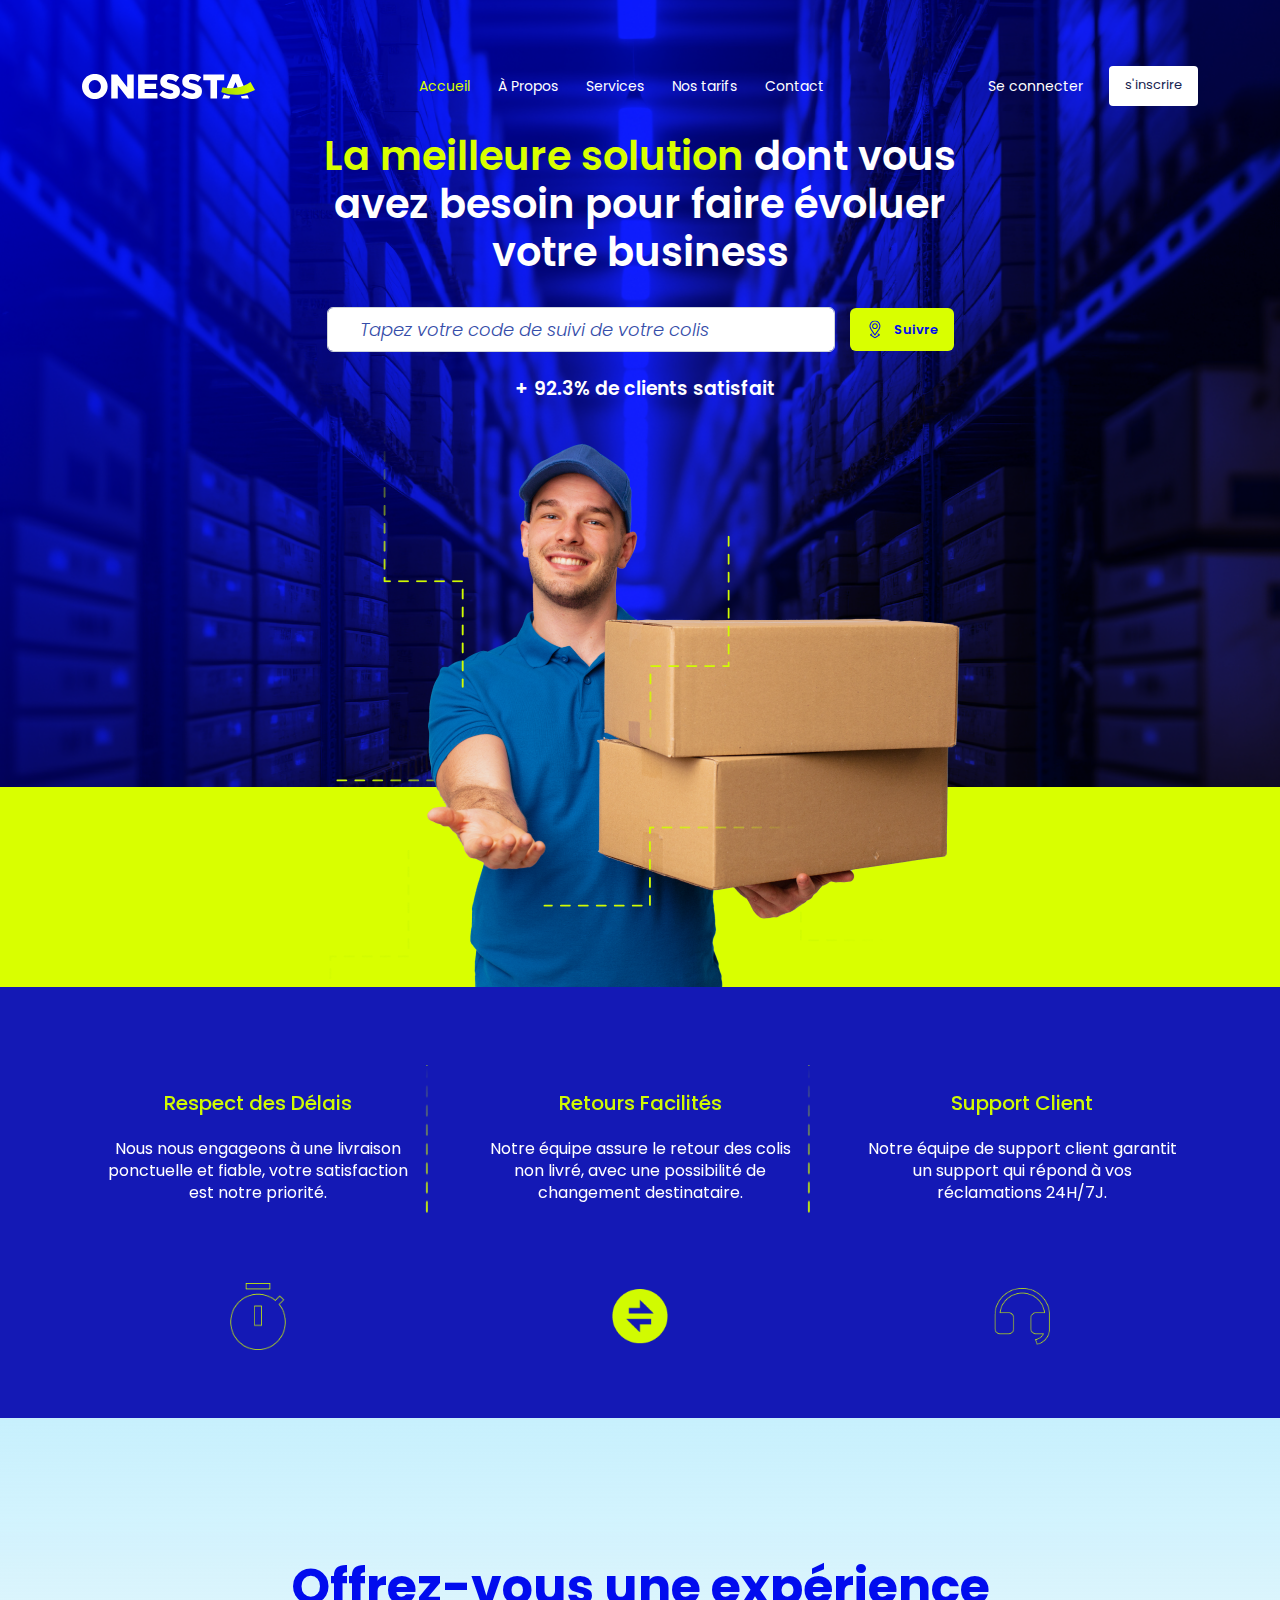
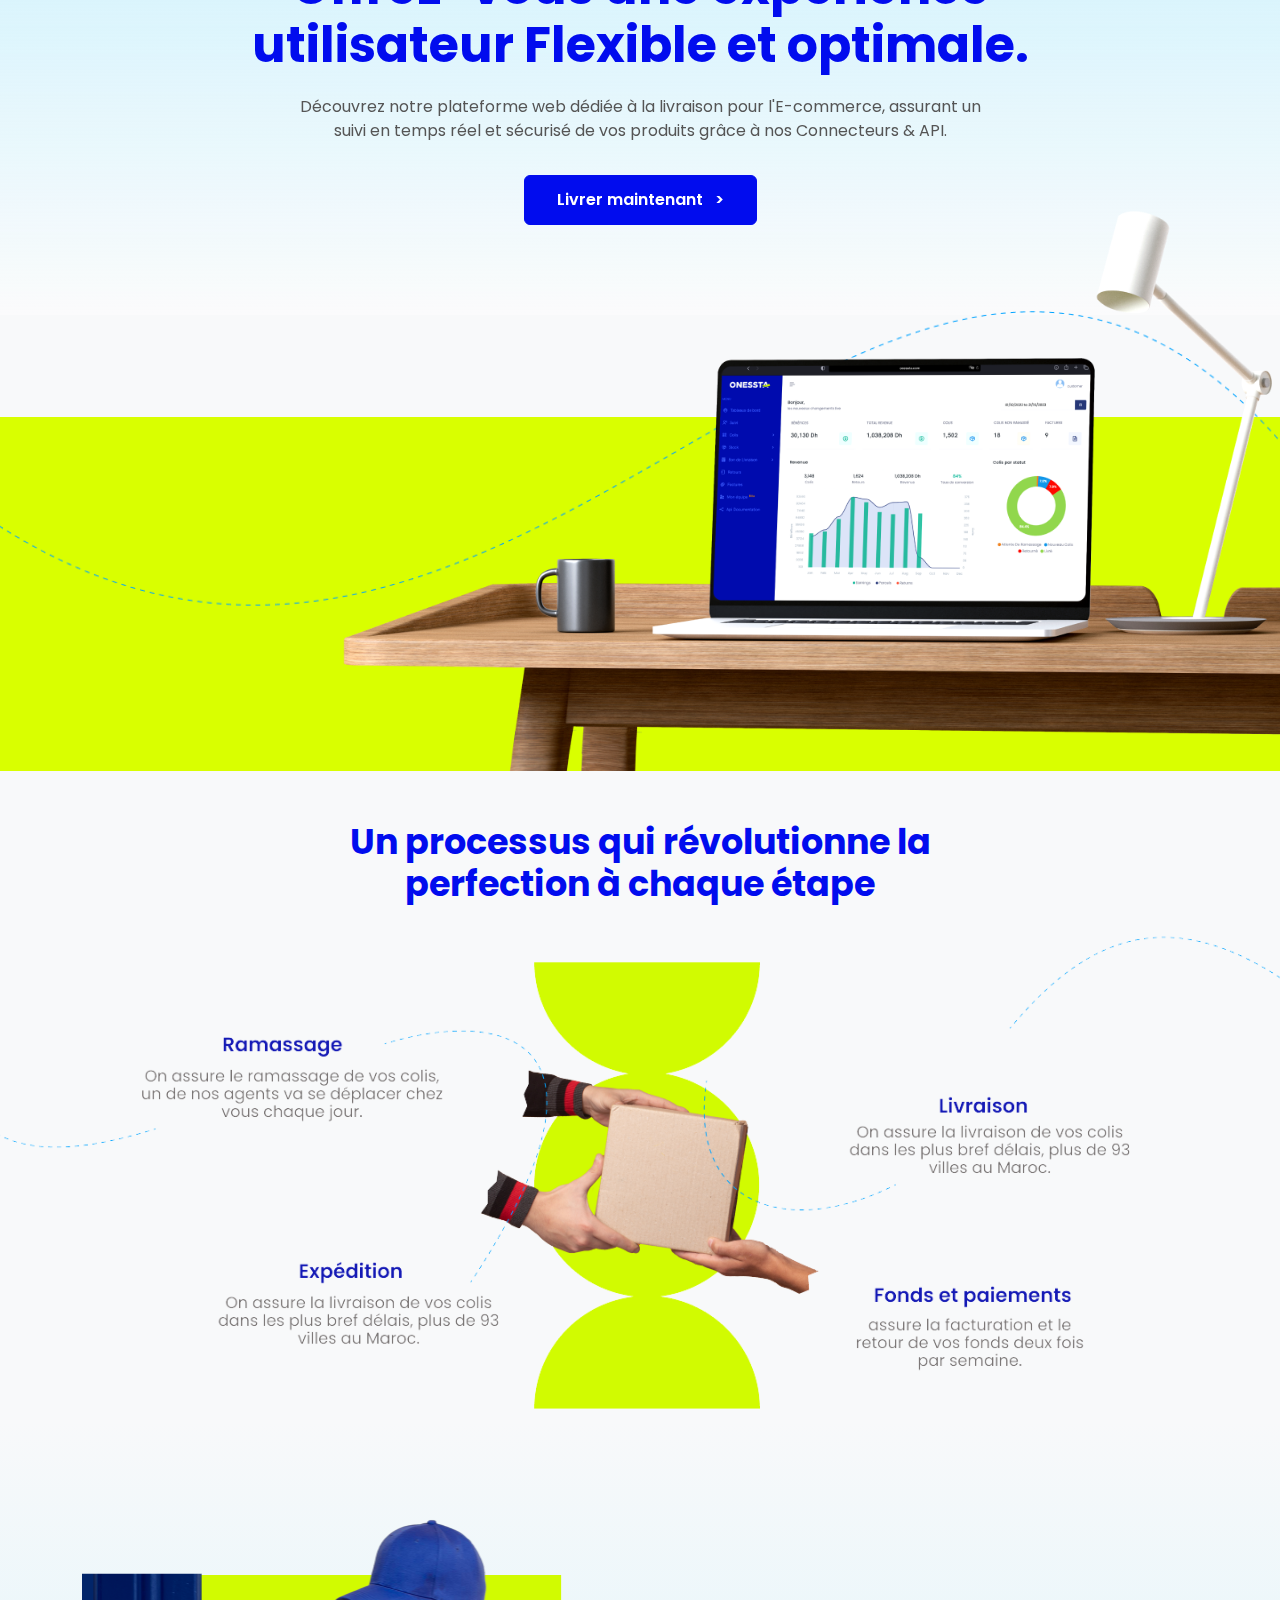
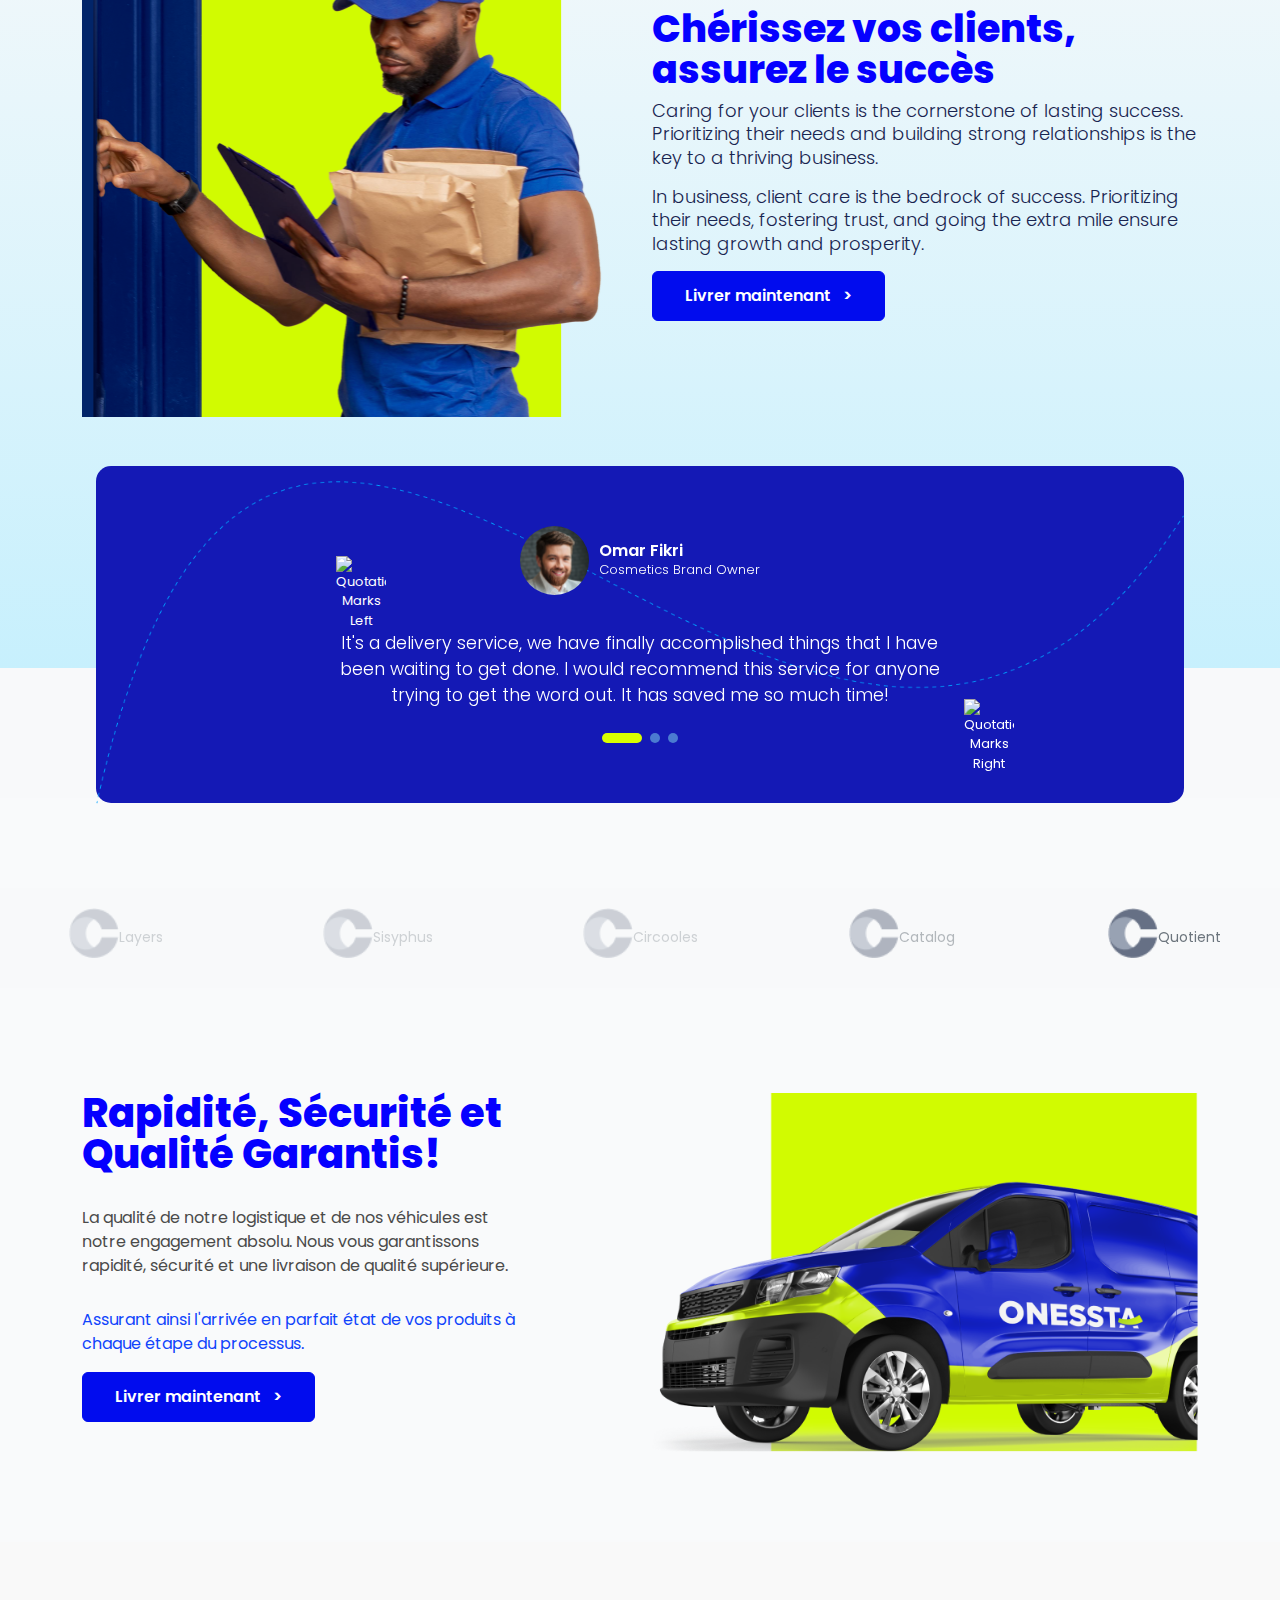
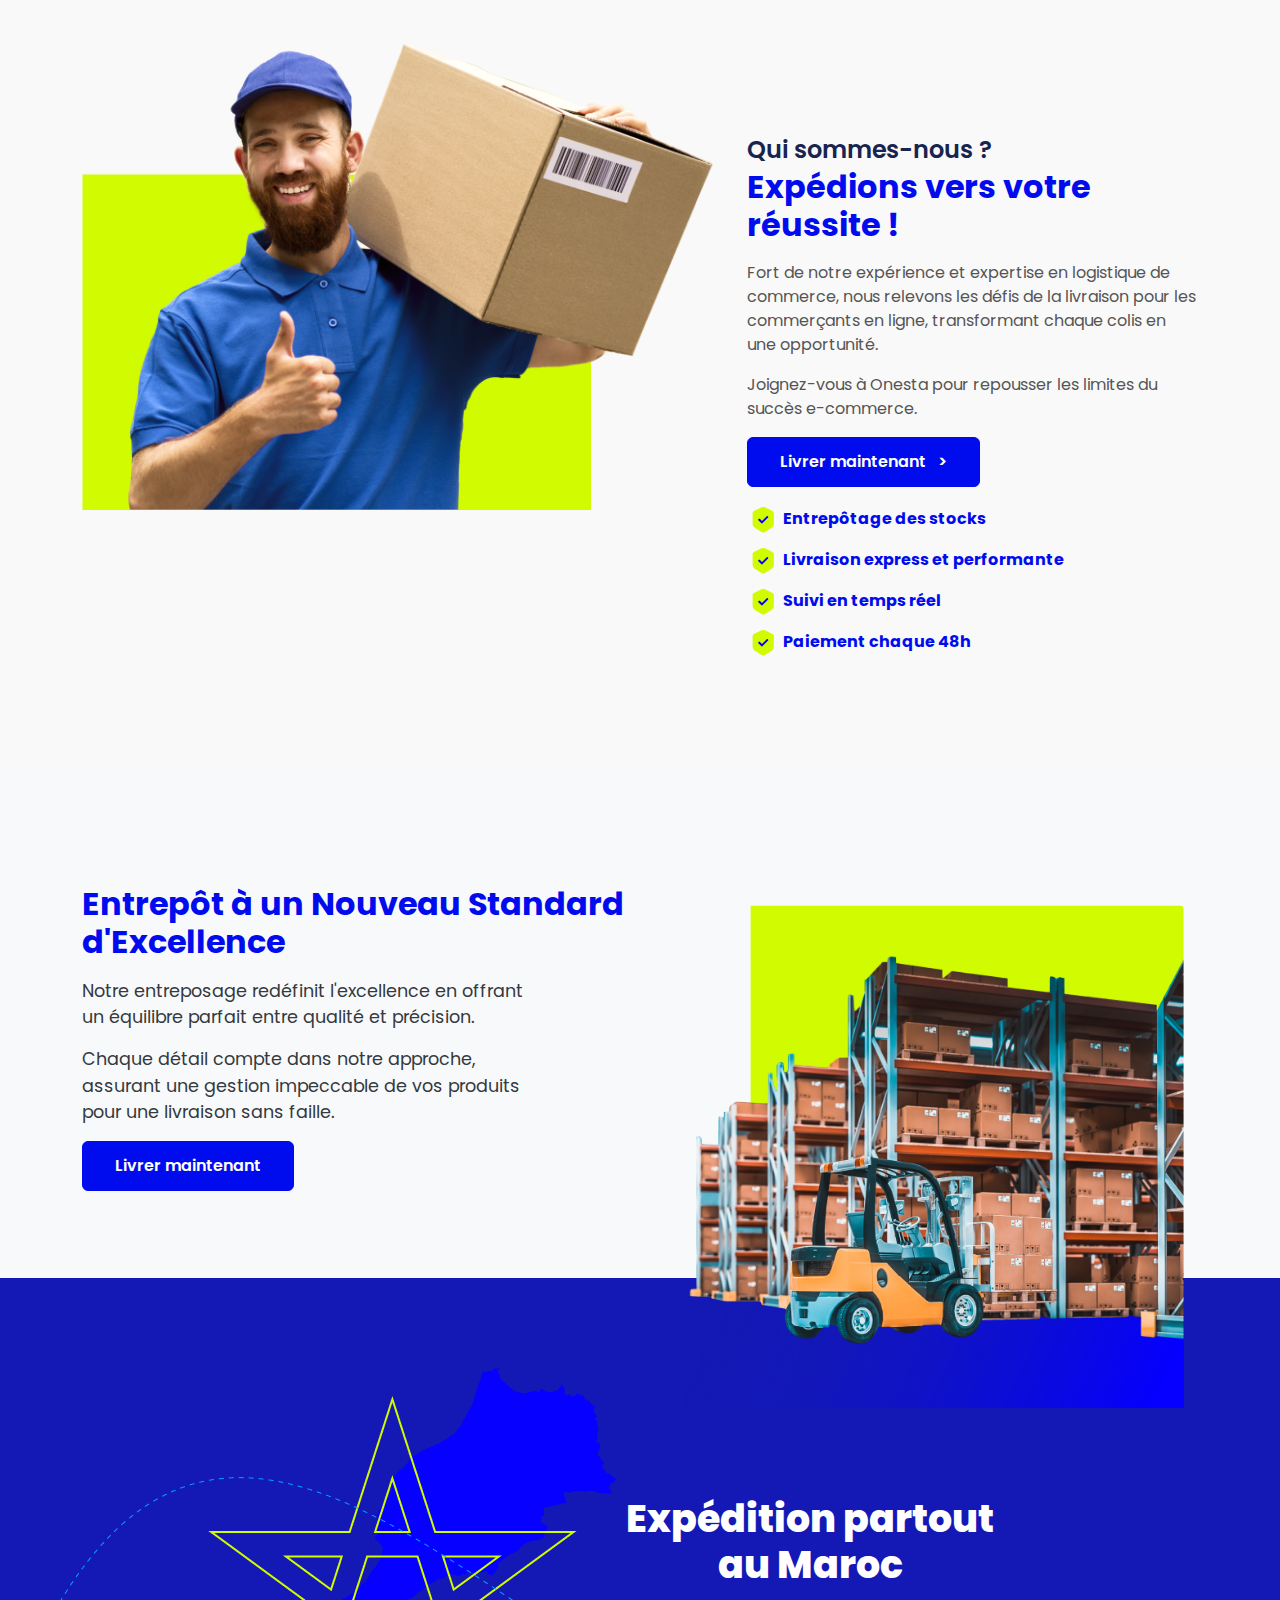
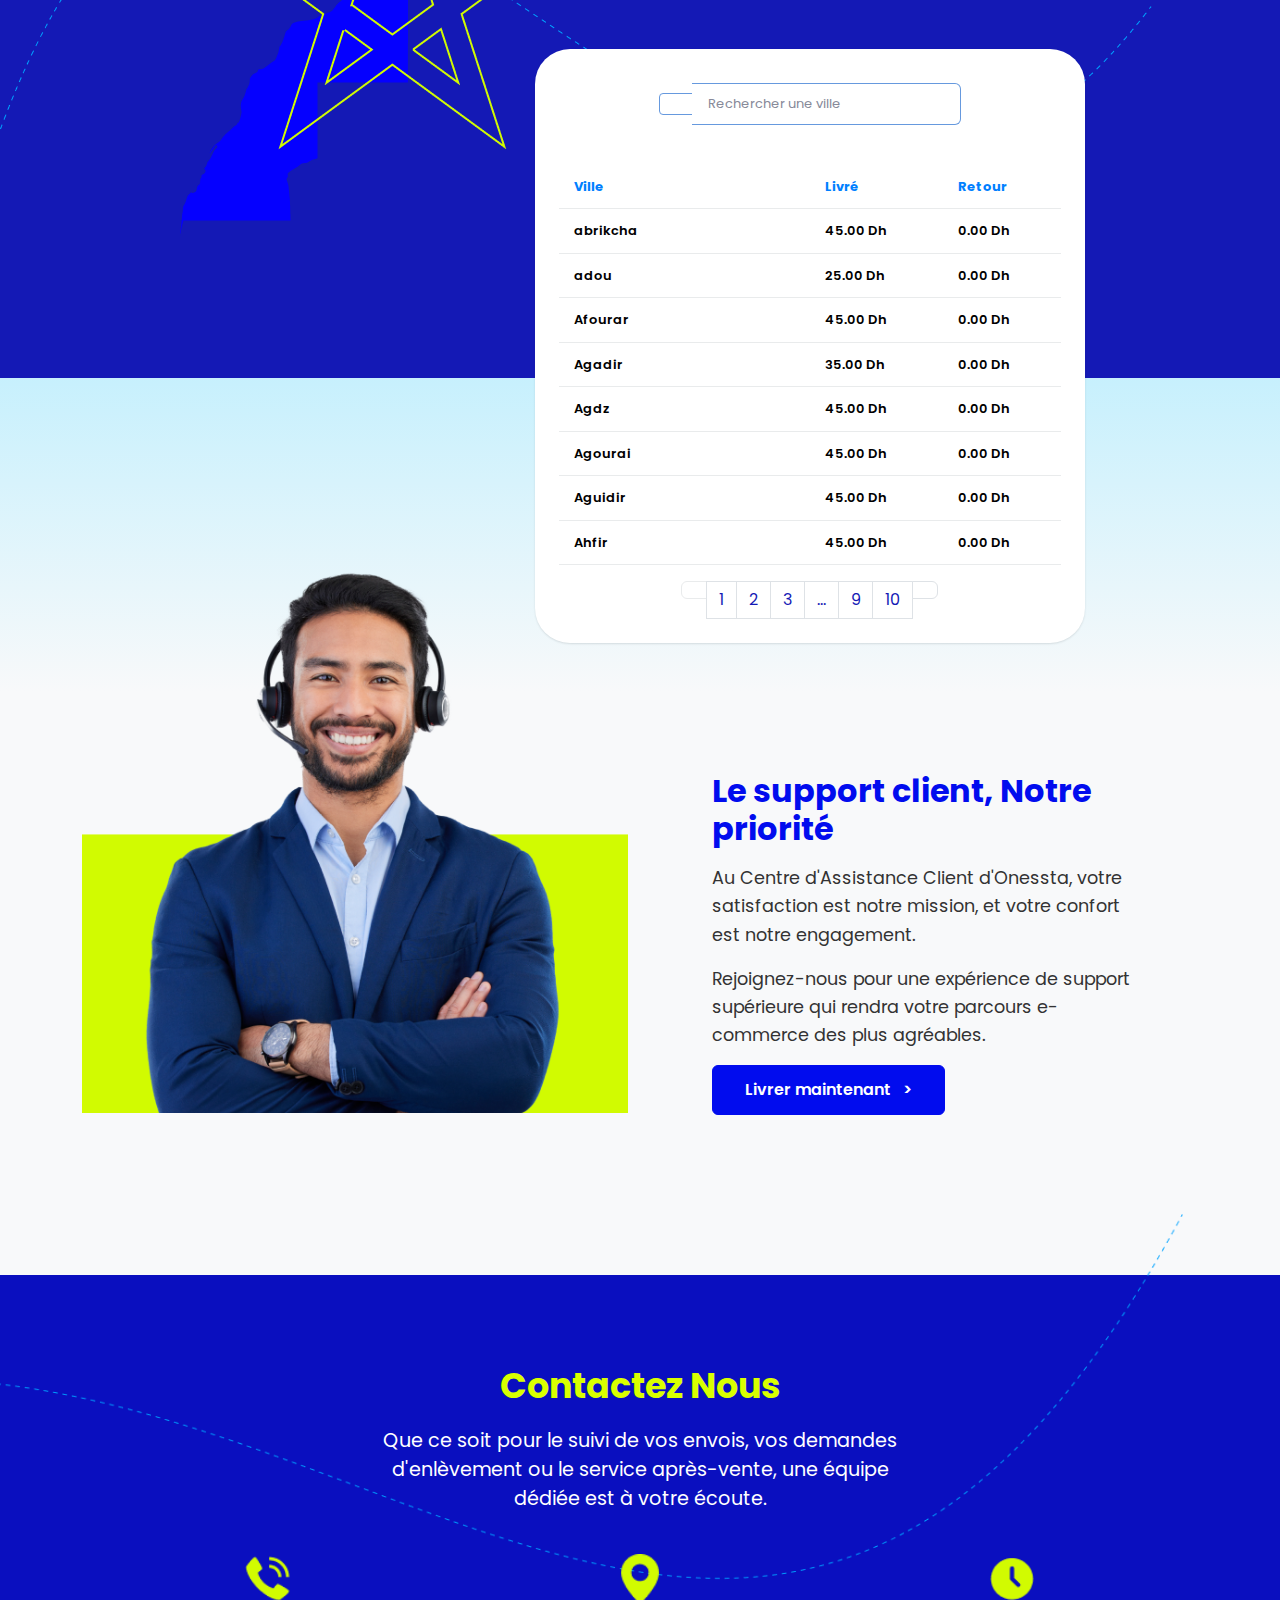
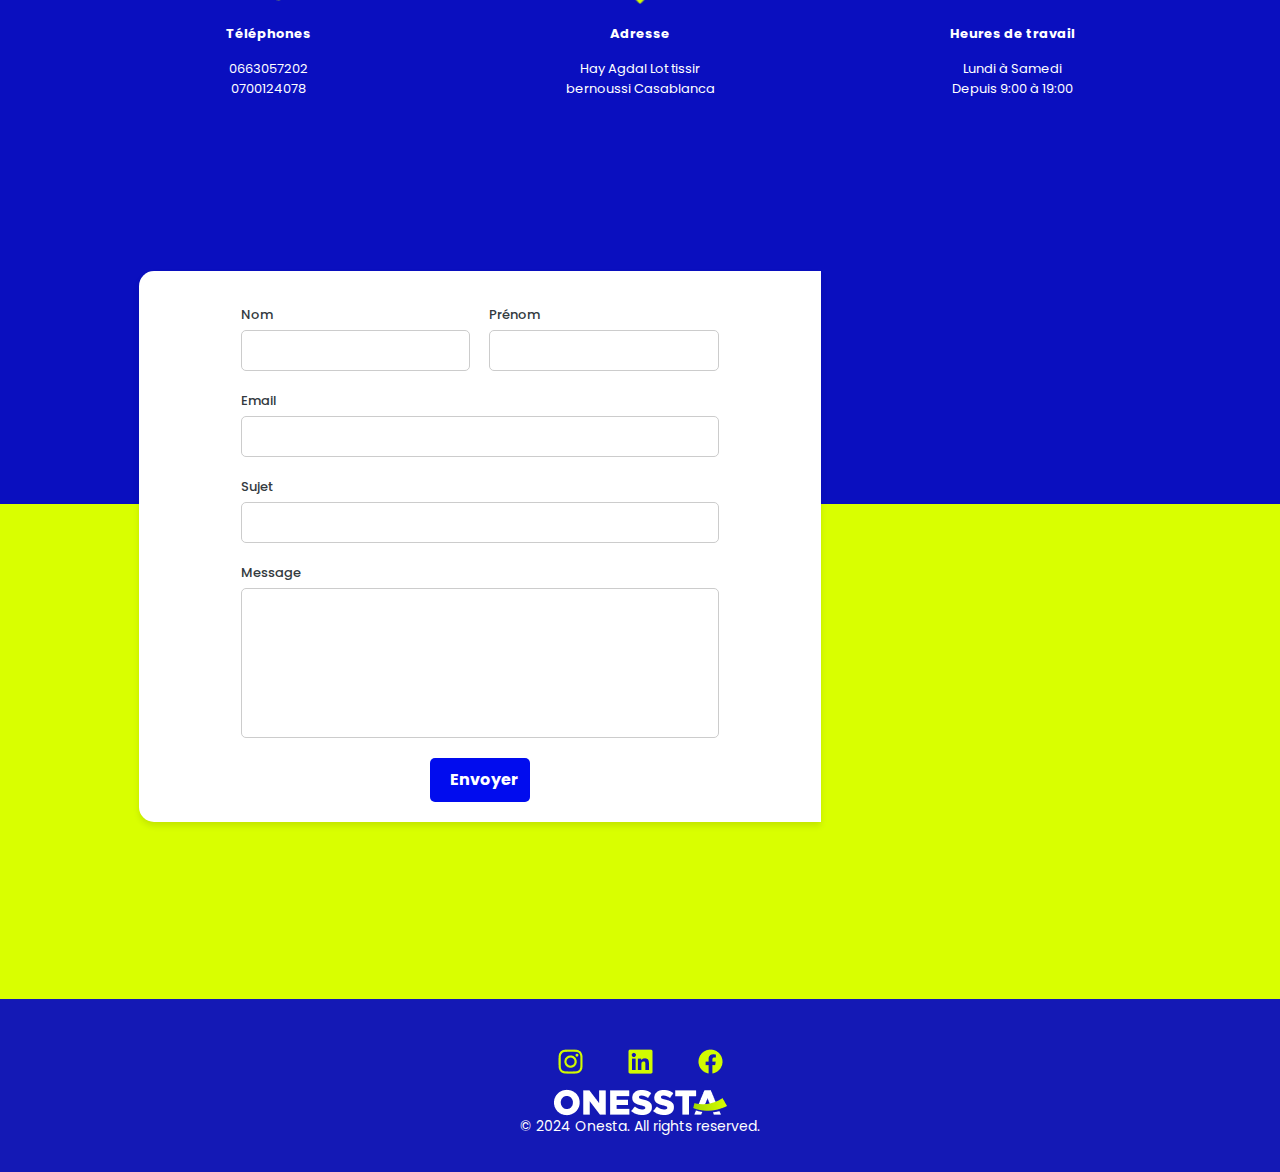
==== commit 03066109: "footer done" ====
--- a/header.html
+++ b/header.html
@@ -382,6 +382,9 @@
     <div class="container">
       <div class="row align-items-center">
         <div class="col-lg-6">
+          <img src="images/car.png" alt="ONESS Delivery Van" class="img-fluid" />
+        </div>
+        <div class="col-lg-6">
           <h2>Rapidité, Sécurité et Qualité Garantis!</h2>
           <p>
             La qualité de notre logistique et de nos véhicules est notre engagement absolu. Nous vous garantissons rapidité, sécurité et une livraison de qualité supérieure.
@@ -393,9 +396,7 @@
             Livrer maintenant <span class="arrow-icon">></span>
           </a>
         </div>
-        <div class="col-lg-6">
-          <img src="images/car.png" alt="ONESS Delivery Van" class="img-fluid" />
-        </div>
+        
       </div>
     </div>
    </div>
@@ -535,7 +536,15 @@
       </div>
     </div>
   </div>
-  <div class="flag-background"></div>
+  <div class="col-md-6 custom-content">
+    <h1 class="custom-heading">Entrepôt à un Nouveau Standard d'Excellence</h1><br>
+    <p class="custom-text">Notre entreposage redéfinit l'excellence en offrant un équilibre parfait entre qualité et précision.</p><br>
+    <p class="custom-text">Chaque détail compte dans notre approche, assurant une gestion impeccable de vos produits pour une livraison sans faille.</p>
+    <button class="btn btn-primary">Livrer maintenant</button>
+  </div>
+  <div class="flag-background">
+    <img src="/images/DrapeauMobile.png" alt="" class="img-drapeau">
+  </div>
 </section>
 
 <!-- Section 12: Support Section -->
@@ -592,7 +601,7 @@
   </div>
   <div class="green-part">
     <div class="container">
-      <div class="row" height="70vh">
+      <div class="row">
         <div class="col-md-8 custom-border-left" height="100%">
           <form action="submit-form.php" method="post" class="contact-form">
             <div class="form-row">
@@ -624,7 +633,36 @@
         <div class="col-md-4 custom-border-right">
           <iframe src="https://www.google.com/maps/embed?pb=!1m18!1m12!1m3!1d3325.2392072583074!2d-7.524722!3d33.591609!2m3!1f0!2f0!3f0!3m2!1i1024!2i768!4f13.1!3m3!1m2!1s0xda7d31e2345b37d%3A0x490f4aedeede33a4!2sSidi%20Bernoussi%2C%20Casablanca!5e0!3m2!1sen!2sma!4v1620145063028!5m2!1sen!2sma"   allowfullscreen="" loading="lazy" ></iframe>
         </div>
-      </div>
+        <div class="col-md-8 custom-border-left mobile" height="100%">
+          <form action="submit-form.php" method="post" class="contact-form">
+            <div class="form-row">
+              <div class="form-group col-md-6">
+                <label for="nom">Nom</label>
+                <input type="text" id="nom" name="nom" class="form-control" />
+              </div>
+              <div class="form-group col-md-6">
+                <label for="prenom">Prénom</label>
+                <input type="text" id="prenom" name="prenom" class="form-control" />
+              </div>
+            </div>
+            <div class="form-group">
+              <label for="email">Email</label>
+              <input type="email" id="email" name="email" class="form-control" />
+            </div>
+            <div class="form-group">
+              <label for="sujet">Sujet</label>
+              <input type="text" id="sujet" name="sujet" class="form-control" />
+            </div>
+            <div class="form-group">
+              <label for="message">Message</label>
+              <textarea id="message" name="message" class="form-control"></textarea>
+            </div>
+            <button type="submit" class="btn btn-primary">Envoyer</button>
+          </form>
+          
+        </div>
+      </div>
+      
     </div>
   </div>
 </section>
@@ -646,12 +684,12 @@
           </li>
         </ul>
       </div>
-      <div class="col-md-4 text-center">
+      <div class="col-md-4 text-center div-footer-logo">
         <a href="#" class="footer-logo">
           <img src="images/logo.png" alt="ONESTA Logo" />
         </a>
       </div>
-      <div class="col-md-4 text-end">
+      <div class="col-md-4 text-end footer-droit">
         <p>© 2024 Onesta. All rights reserved.</p>
       </div>
     </div>
--- a/assets/css/style.css
+++ b/assets/css/style.css
@@ -1014,6 +1014,9 @@
   justify-content: center;
   flex-direction: column;
 }
+.contact-section .mobile{
+  display: none;
+}
 
 .contact-section .blue-part .contact-info {
   /* margin-top: 5%; */
@@ -1155,7 +1158,6 @@
   border-radius: 5px;
   border: 1px solid #ccc;
 }
-
 .footer-section {
   background-color: #1419B5;
   padding: 20px 0;
@@ -1168,10 +1170,13 @@
   margin: 0;
   display: flex;
   gap: 15px;
+  justify-content: center;
 }
 
 .footer-section .social-icons li {
   display: inline;
+  margin: 15px;
+
 }
 
 .footer-section .social-icons a {
@@ -1183,13 +1188,18 @@
   margin: 0;
   font-size: 0.875rem;
   color: var(--white-color);
+  text-align: center;
 }
 
 .footer-section .text-end {
-  text-align: right;
-}
-.footer-section .container .align-items-center{
+  text-align: center;
+}
+
+.footer-section .container .align-items-center {
   padding: 15px;
+  flex-direction: column;
+  align-items: center;
+  text-align: center;
 }
 .mr-top {
   margin-top: 100px;
@@ -1283,6 +1293,12 @@
   left: 0;
   width: 100%;
   height: 100%;
+}
+.second-section .img-drapeau{
+  display: none;
+}
+.second-section .custom-content {
+  display: none;
 }
 
 .second-section .text-table-container {
--- a/assets/css/responsive.css
+++ b/assets/css/responsive.css
@@ -1,3 +1,12 @@
+/* Root Variables and Body Styles */
+:root {
+  --primary-color: #010cee;
+  --secondary-color: rgba(217, 255, 0, 1);
+  --white-color: #ffffff;
+  --text-white: #fff;
+  --text-black: rgba(24, 36, 80, 1);
+  --font-stack: "Poppins", sans-serif;
+}
 @media (max-width: 768px) {
   /* Navbar */
   .navbar-landing {
@@ -142,24 +151,41 @@
   
   .delivery-mobile {
     display: block;
+  }.delivery-section .delivery-mobile .col-lg-6 {
+    display: contents;
   }
 
   .delivery-section h2 {
-    font-size: 1.5rem;
+    font-size: 1.9rem;
+        text-align: center;
   }
 
   .delivery-section p {
-    font-size: 14px;
-  }
-
+    margin: auto;
+        font-size: 16px;
+        text-align: center;
+  }
+  .delivery-section .row{
+    justify-content: center;
+  }
   .delivery-section .img-fluid {
     margin-top: 20px;
+    margin: auto;
+    max-width: 90%;
+  }
+  .delivery-section .btn-primary {
+    margin-top: 5%;
+
   }
 
   /* Success Section */
   .success-section {
     padding-top: 30px;
   }
+  .success-section .row {
+    text-align: center;
+    margin-bottom: 30%;
+}
   .success-section h2 {
     font-size: 2rem;
   }
@@ -257,7 +283,8 @@
 
   /* Contact Section */
   .contact-section .blue-part {
-    padding: 30px 0;
+    padding: 93% 0;
+    padding-top: 25px !important;
   }
 
   .contact-section .section-title {
@@ -266,14 +293,31 @@
 
   .contact-section .section-subtitle {
     font-size: 14px;
-  }
-
+    width: 65%;
+
+  }
+  .contact-section .custom-border-left{
+    display: none;
+  }
+  .contact-section .mobile{
+    display: flex;
+  }
+  .contact-section .custom-border-right{
+    top: 10rem;
+    display: contents;
+  }
+  .contact-section iframe {
+    border-radius: 20px 20px 0 0;
+    margin-bottom: 20px;
+    height: 10rem;
+}
   .contact-info img {
     height: 30px;
   }
 
   .contact-info .contact-info-title {
     font-size: 14px;
+    color: var(--secondary-color);
   }
 
   .contact-info p {
@@ -282,6 +326,15 @@
 
   .green-part {
     padding: 30px 0;
+    height: 35vh;
+  }
+  .green-part .row {
+    top: 45%;
+    margin-top: 80px;
+  }
+  .contact-form{
+    border-radius: 0 0 15px 15px;
+    padding: 5% 5% 5%;
   }
 
   .contact-form .form-group {
@@ -295,7 +348,9 @@
   .contact-form .btn-primary {
     font-size: 14px;
     padding: 5px 10px;
-  }
+    margin: 15px auto;
+  }
+  
 
   /* Swiper */
   .swiper-container {
@@ -344,8 +399,10 @@
     text-align: center;
   }
 
+
   .entrepot .custom-content, .entrepot .custom-image {
     width: 100%;
+    display: none;
   }
 
   .entrepot .custom-heading {
@@ -365,7 +422,10 @@
   .entrepot .custom-image {
     display: flex;
     justify-content: center;
+    margin-left: auto;
+    margin-right: auto;
     position: relative;
+    top: -10%;
   }
 
   .entrepot .custom-image img {
@@ -375,29 +435,82 @@
 
   .entrepot .custom-image-rectongle {
     position: absolute;
-    top: 50%;
-    left: 50%;
+    display: flex;
+    top: 91%;
+    margin-left: auto;
+    left: 48%;
     transform: translate(-50%, -50%);
     width: 80%;
-    height: auto;
   }
 }
 
 @media (max-width: 768px) {
+  .second-section{
+    padding: 50px 50px;
+    min-height: 90rem;
+  }
   .second-section .content-wrapper {
     text-align: center;
   }
-
+  .second-section .flag-background{
+    background: none;
+    top: 40rem;
+  }
+  .second-section .img-drapeau{
+    display: flex;
+    width: 100%;
+  }
+  .second-section .custom-content{
+     display:contents;
+   text-align: center;
+
+}
+
+  .second-section .custom-text{
+    font-size: 1rem;
+    width: 100%;
+    margin-top: 1rem;
+    margin-bottom: 2rem;
+  }
+  .second-section .btn-primary{
+    border-color: var(--secondary-color);
+    background-color: var(--secondary-color);
+    color: var(--primary-color);
+  }
   .second-section .section-title-white {
+    font-size: 1.3rem;
+        color: var(--secondary-color);
+        padding: 35px;
+  }
+  .second-section .custom-heading {
+    color: var(--secondary-color);
     font-size: 1.5rem;
-    padding: 20px;
+    font-weight: bold;
+    margin-top: 80px;
+  }
+  .second-section .table td {
+    font-size: 13px;
+  }
+  .second-section .text-table-container {
+    position: absolute;
+        right: 0%;
+        left: 0%;
+        top: 76.5%;
+        padding: 15px;
+        margin: auto;
+        height: 600px;
+        z-index: 3;
+        min-width: 35%;
   }
 
   .second-section .table-container {
     width: 100%;
     margin: 0 auto;
-  }
-
+   
+  }
+  .second-section .form-control.search-input {
+    padding: 10px 0;
+  }
   .second-section .input-group.field-search {
     justify-content: center;
   }
@@ -413,4 +526,55 @@
   .second-section table {
     font-size: 0.9rem;
   }
-}
+  /* support section */
+  .support-section img {
+    margin-top: 45%;
+}
+.support-section .custom-heading {
+  font-size: 1.5rem;
+  text-align: center;
+  margin-top: 10%;
+  padding: 0px 20%;
+}
+.support-section .bloc-right{
+  text-align: center;
+  padding: 0px;
+}
+.support-section p {
+  margin: 15px auto;
+}
+
+}
+
+@media (max-width: 768px) {
+  .footer-section .container .align-items-center {
+    flex-direction: row;
+    align-items: center;
+    text-align: left;
+  }
+  .footer-section .social-icons li {
+    margin: 20px 5px !important;
+}
+
+  .footer-section .text-end {
+    text-align: right;
+  }
+  .footer-section p{
+
+  }
+  .footer-droit{
+    margin: 20px 0px;
+  }
+  .div-footer-logo{
+    margin: 40px 0px;
+  }
+  .border-dotted-around-gp {
+    width: 56%;
+    height: 320px;
+    background: url(../../images/mobile-bfr.png) center top / contain no-repeat;
+    position: absolute;
+    top: 3%;
+    z-index: 0;
+    left: 39%;
+}
+}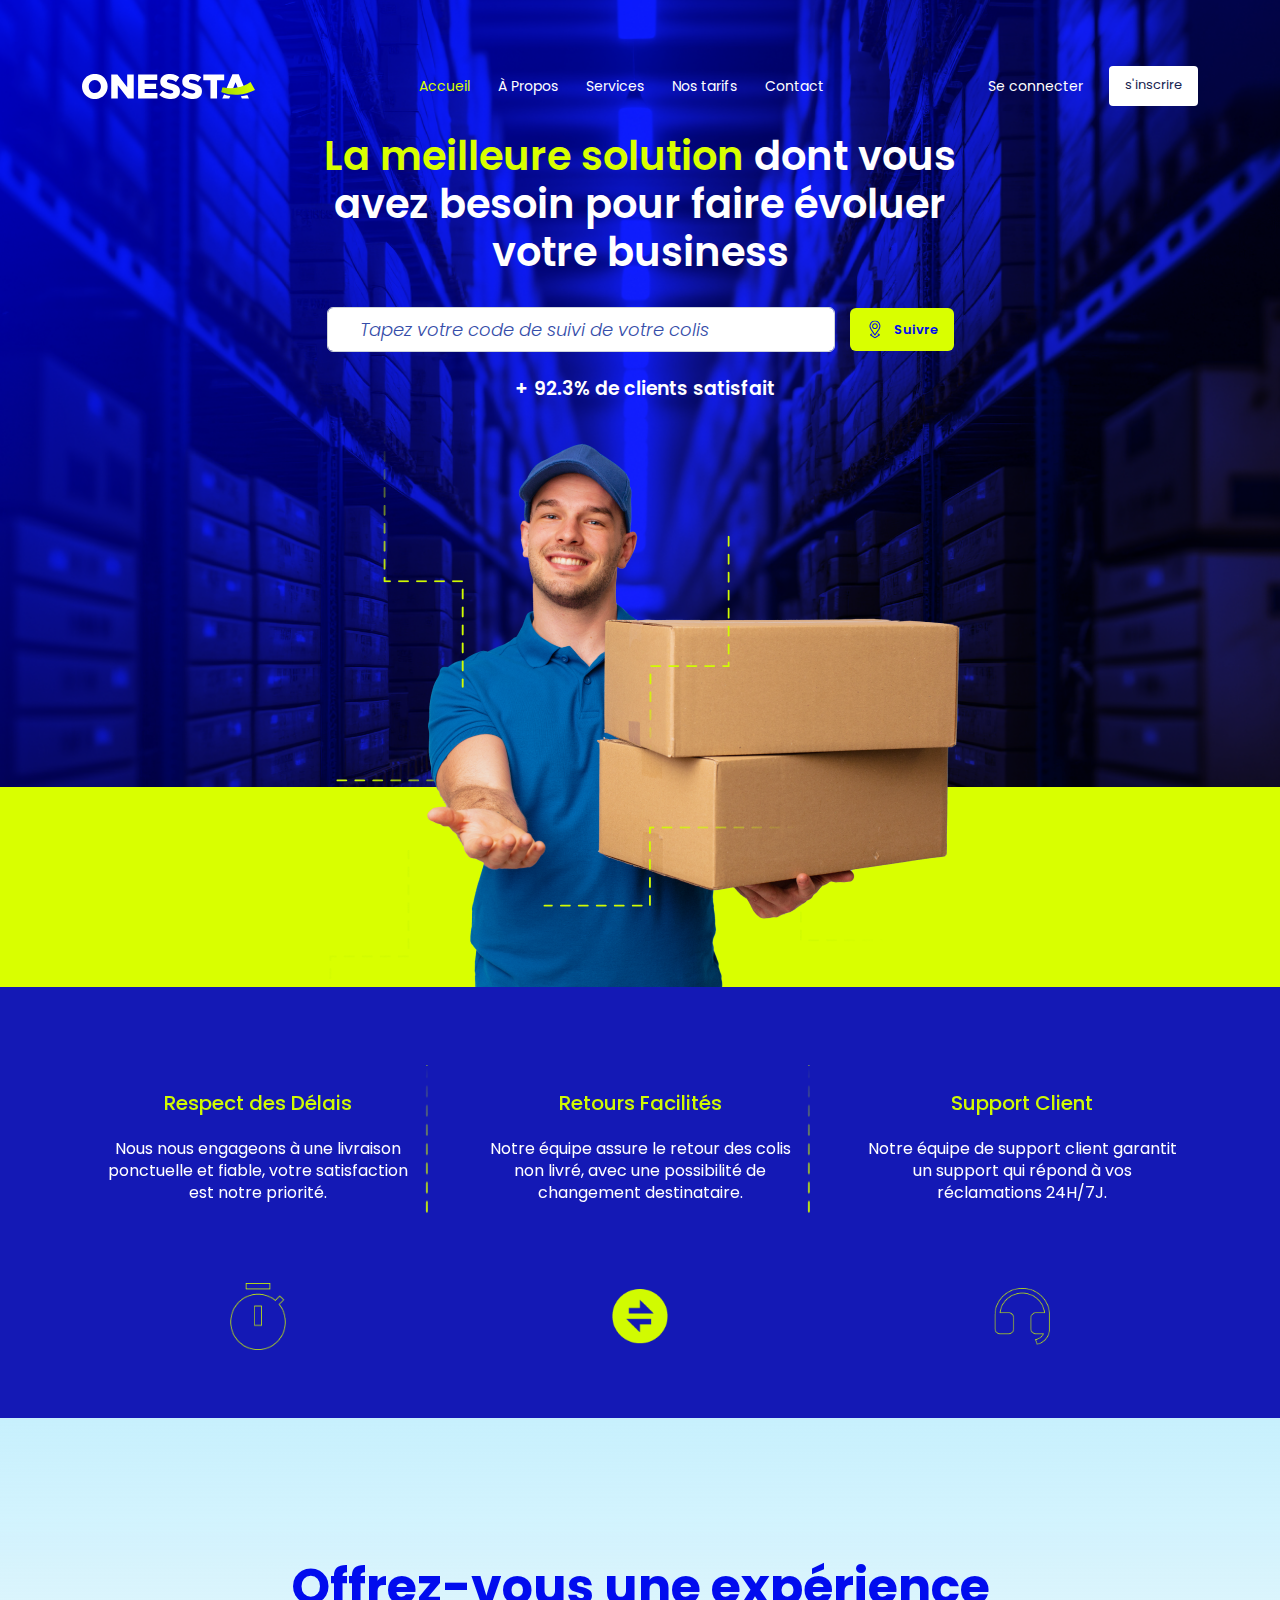
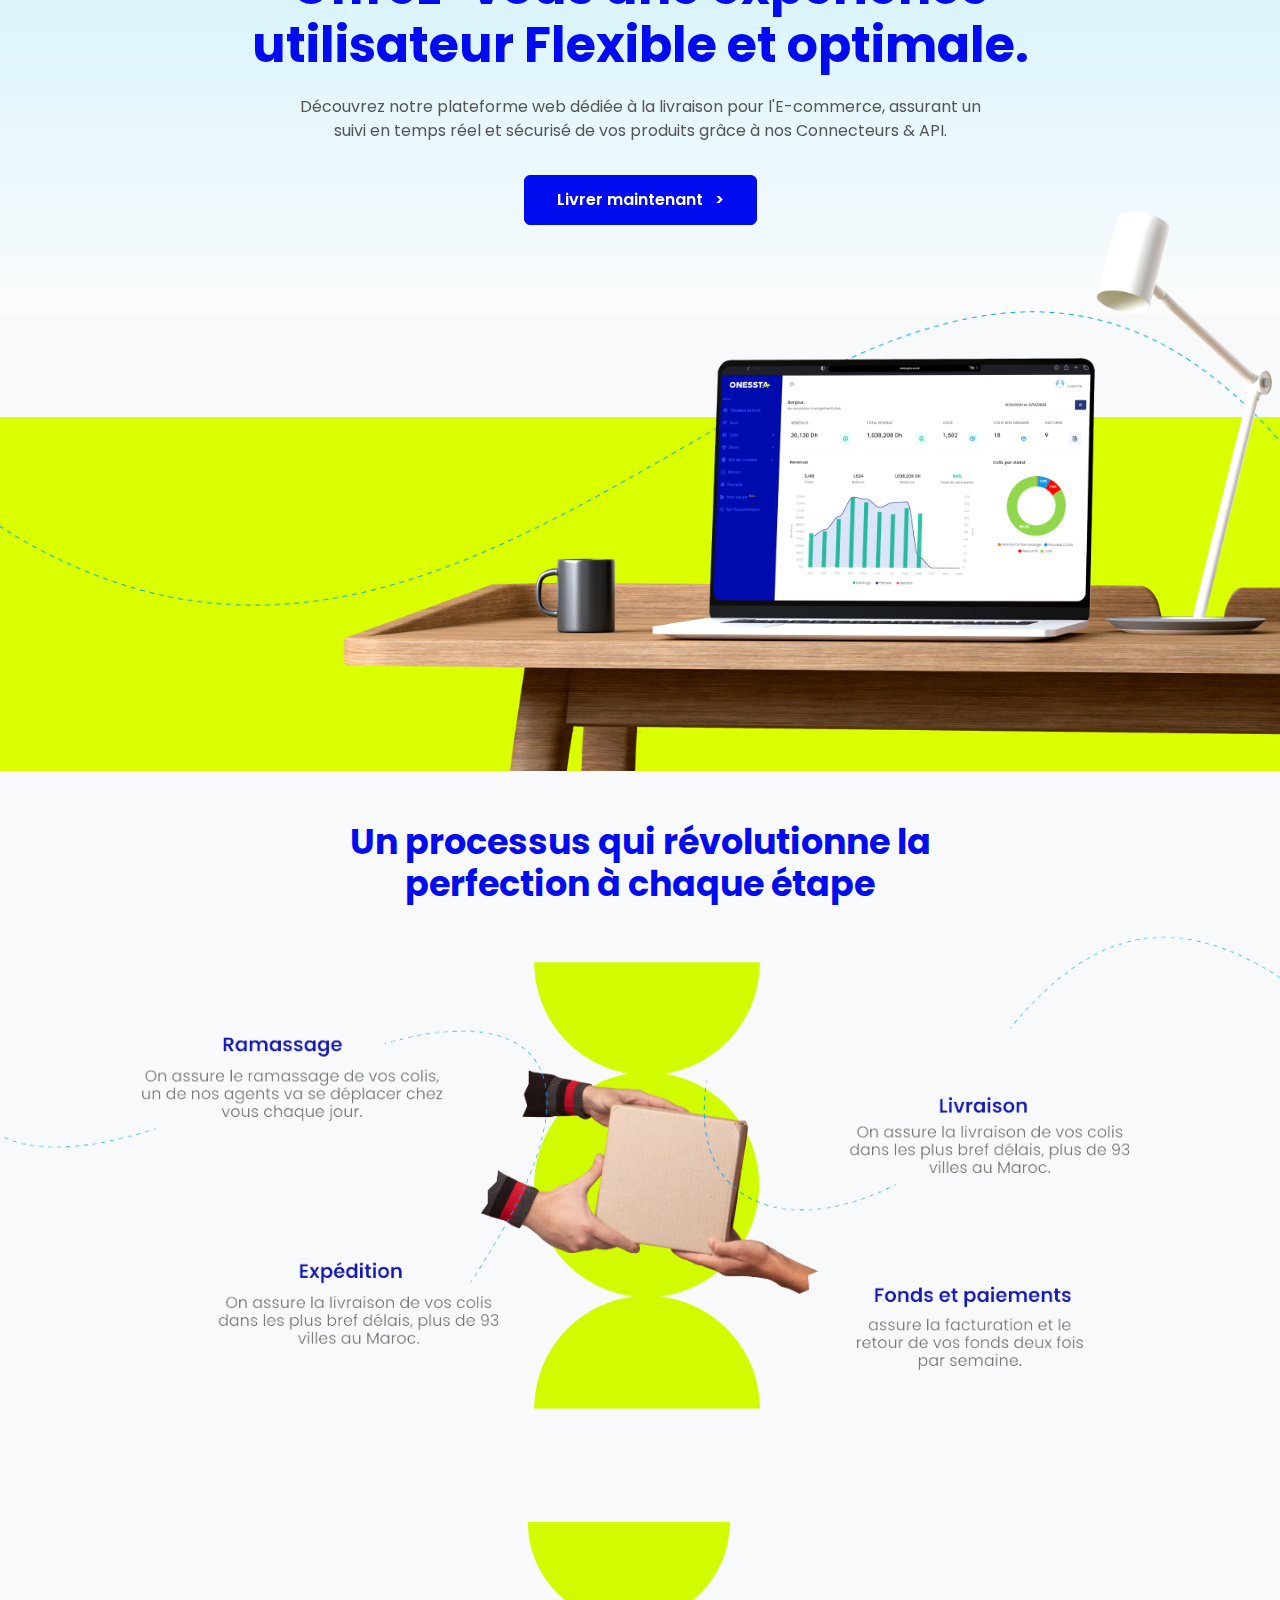
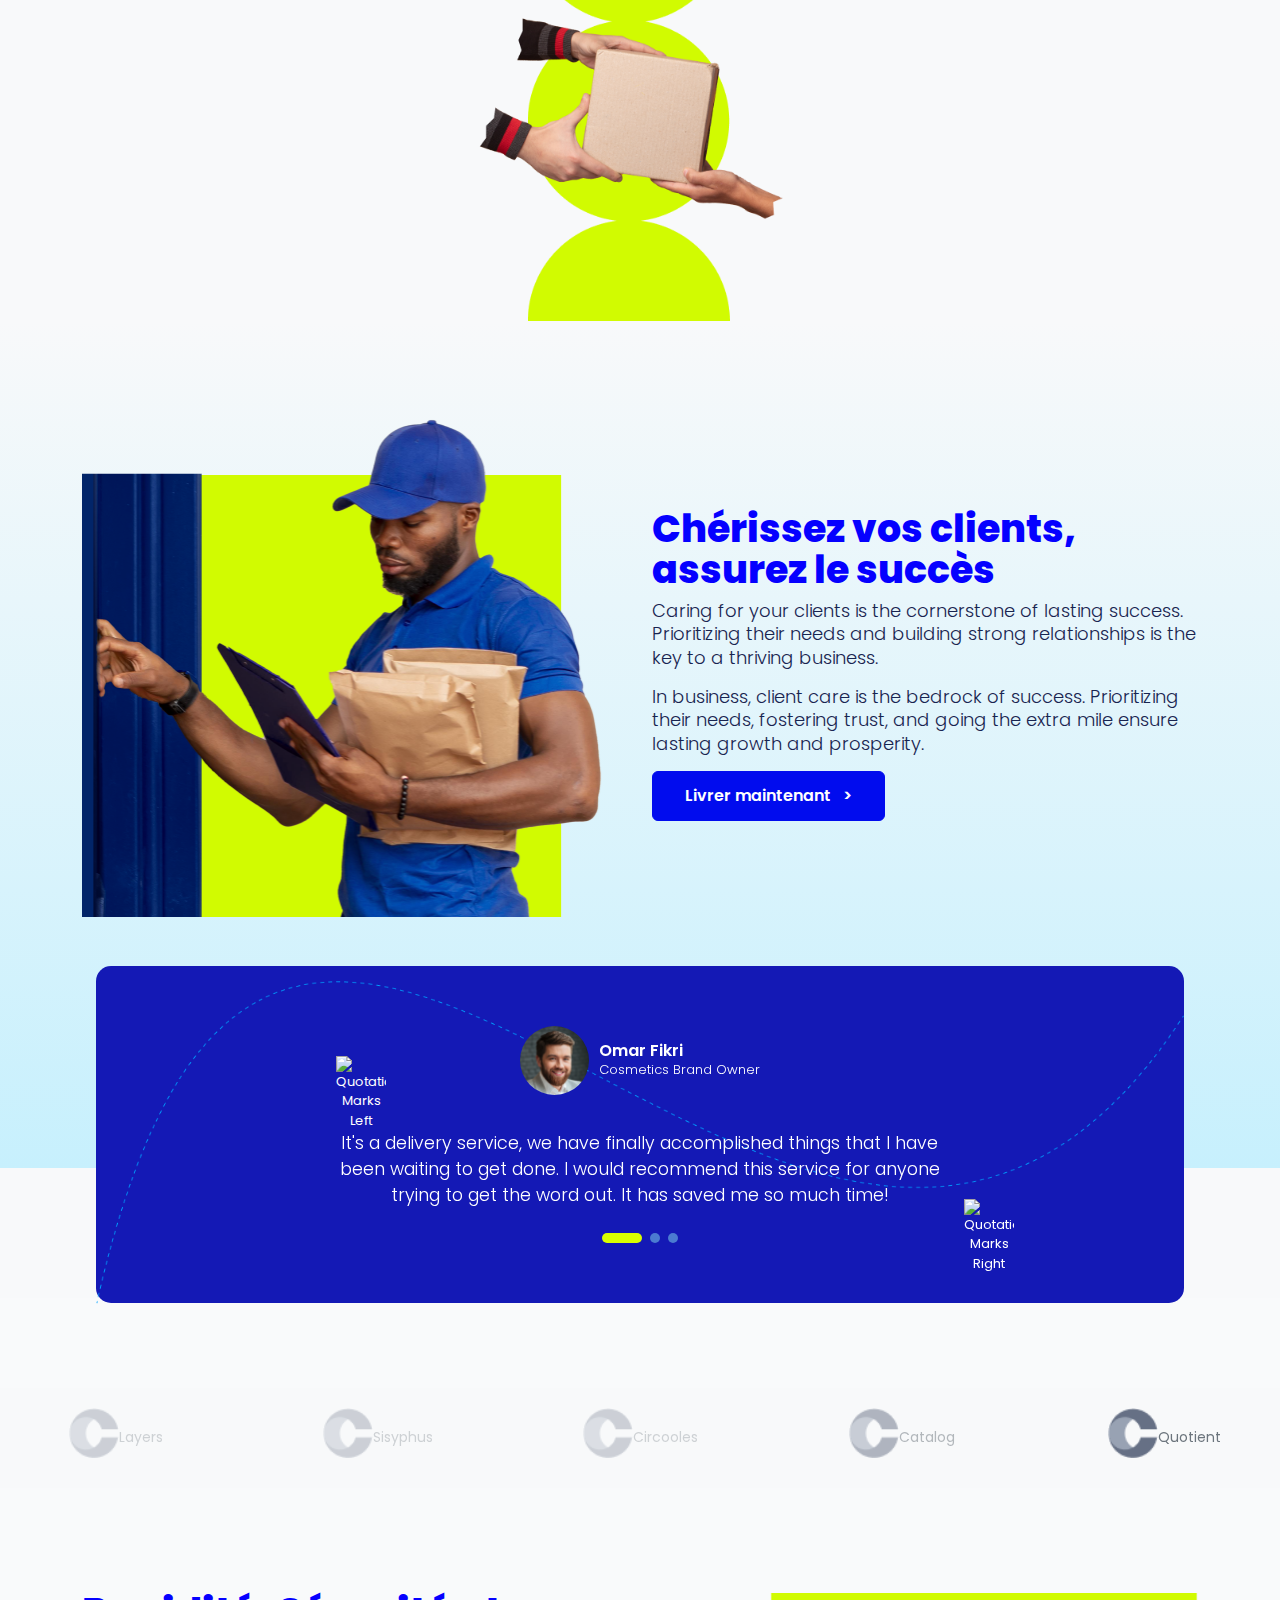
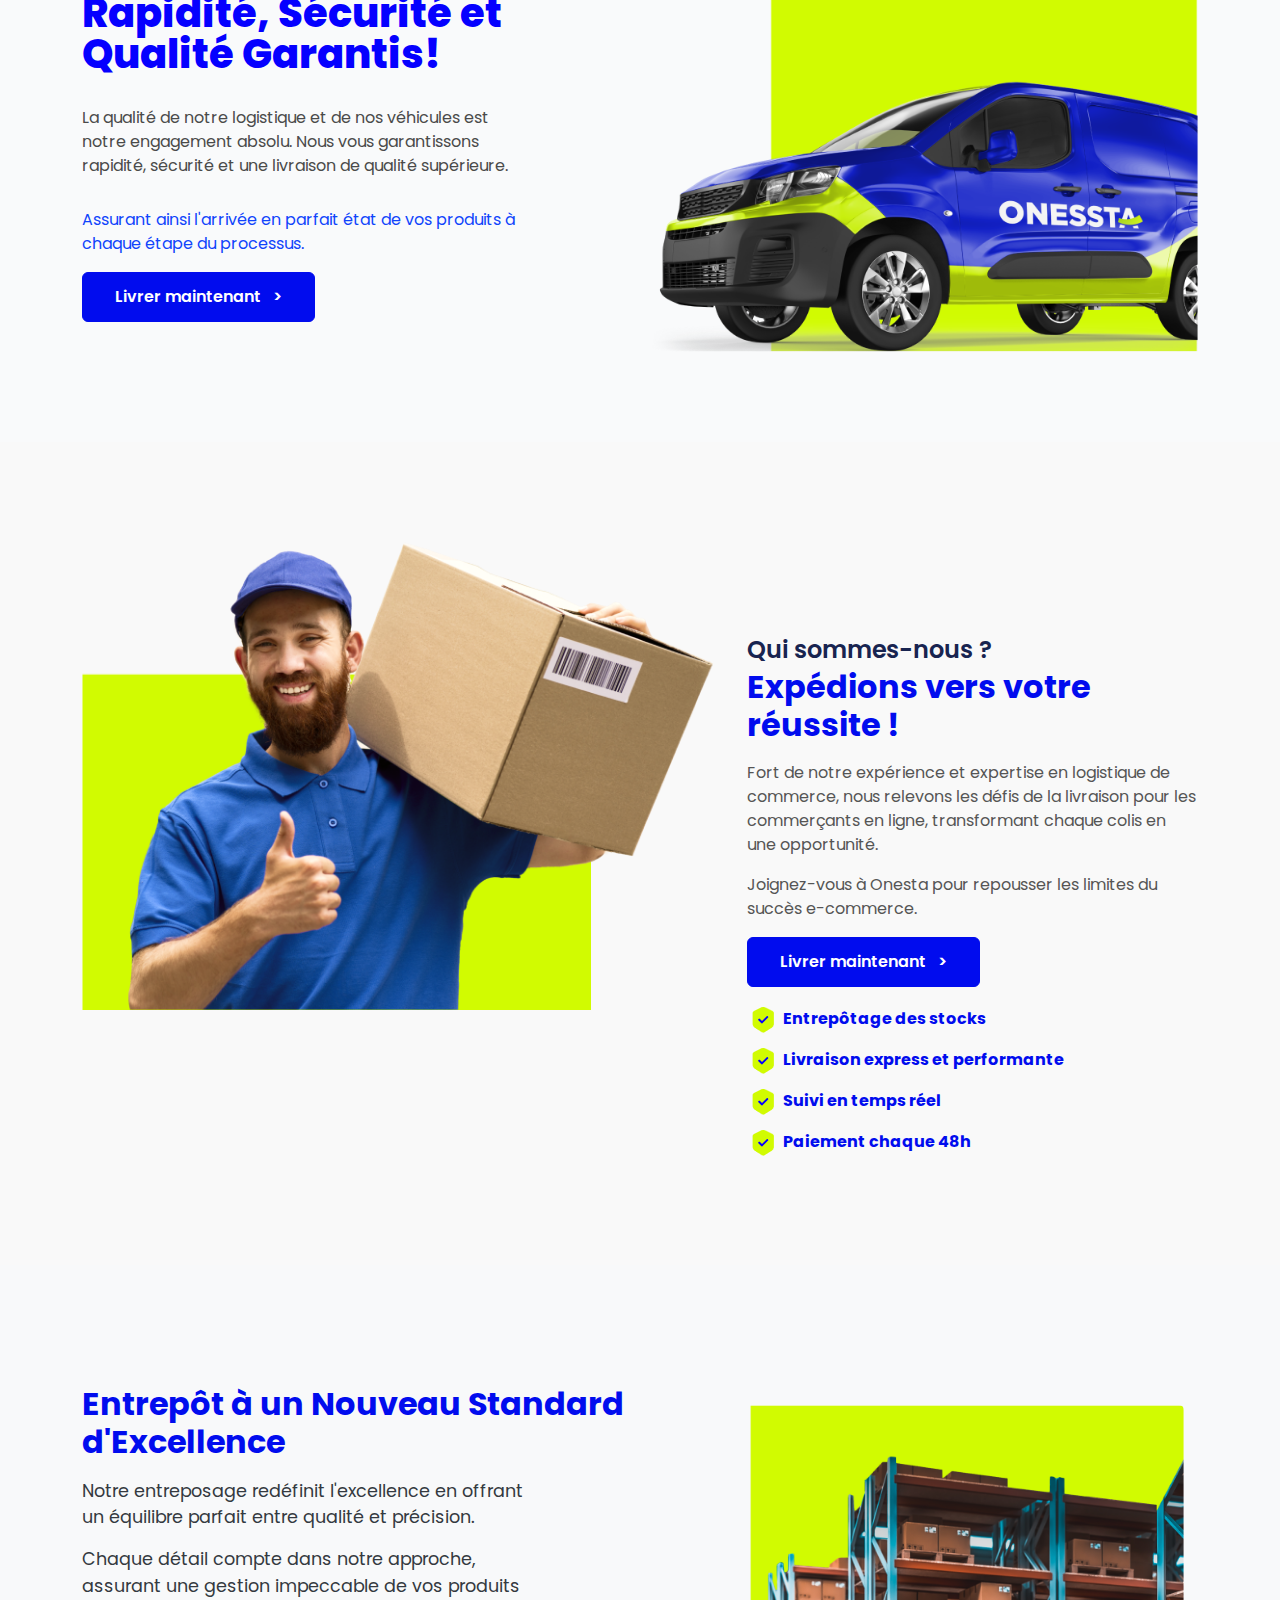
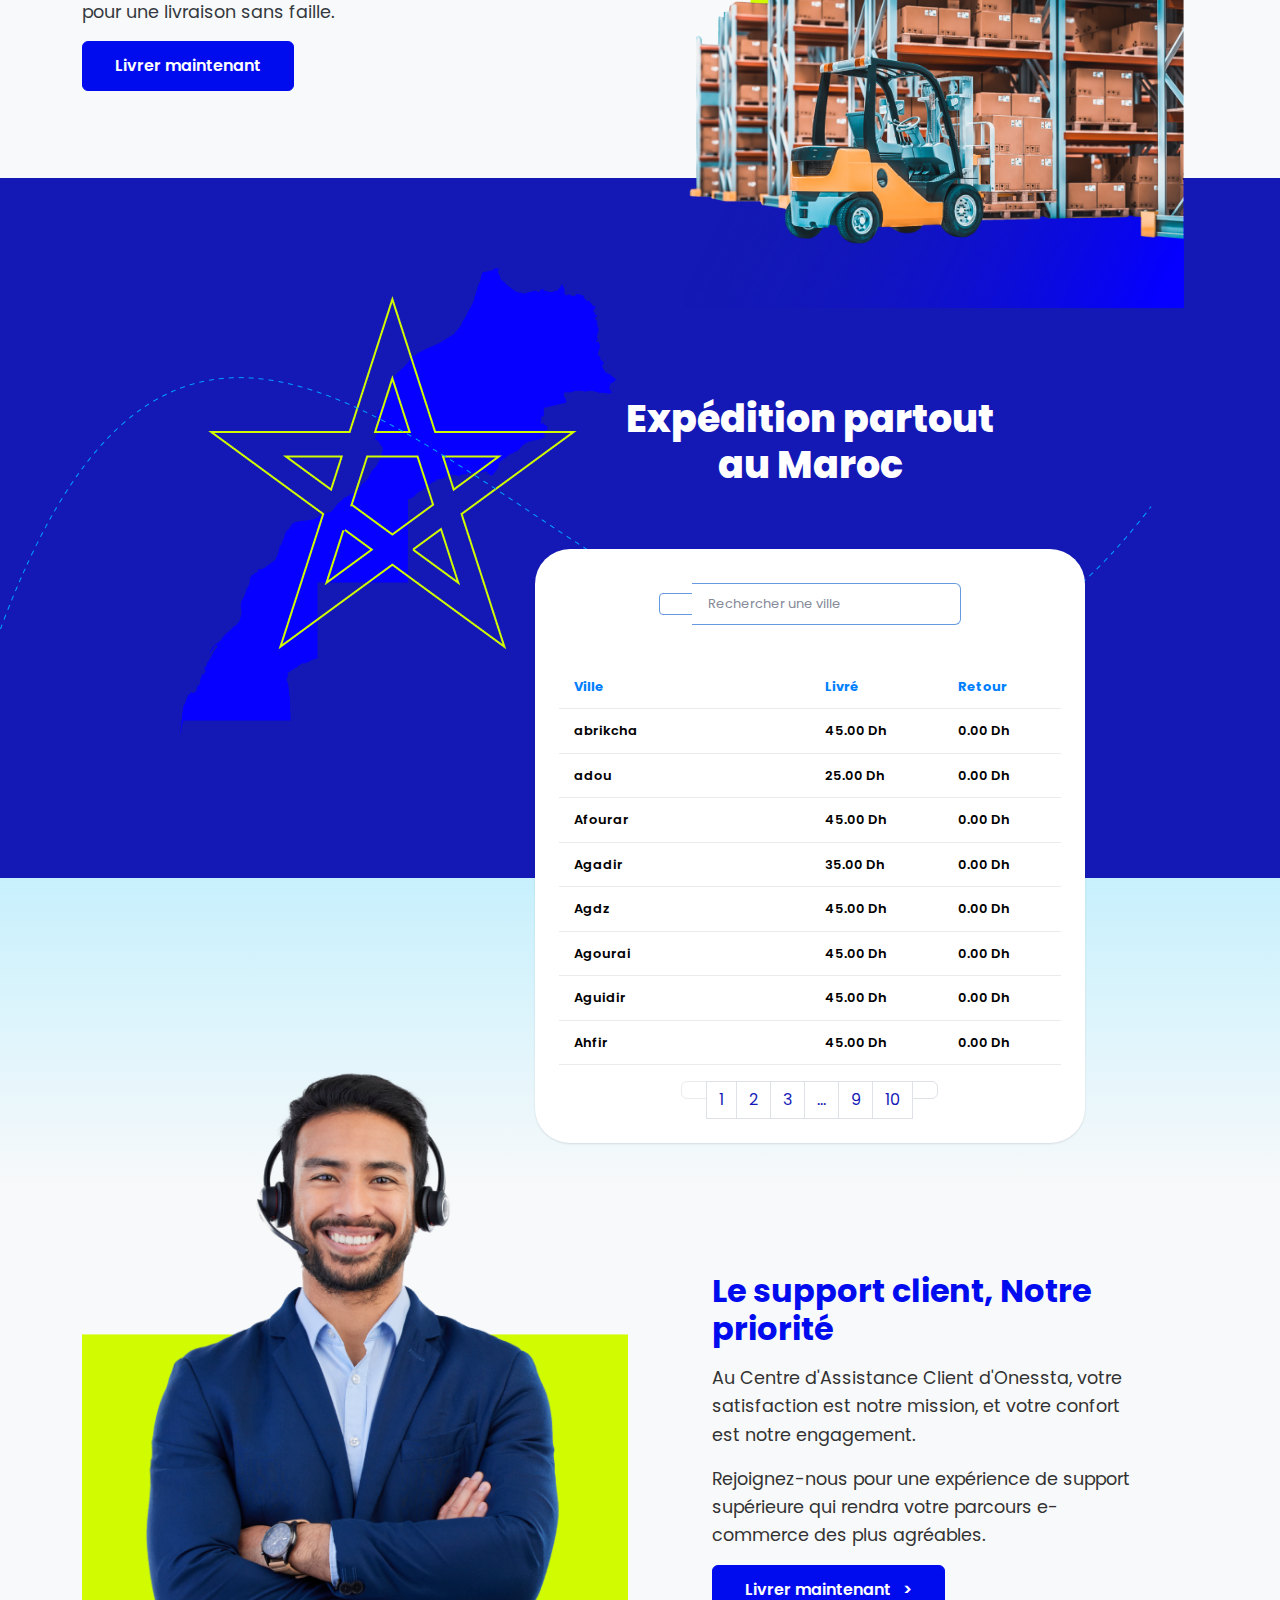
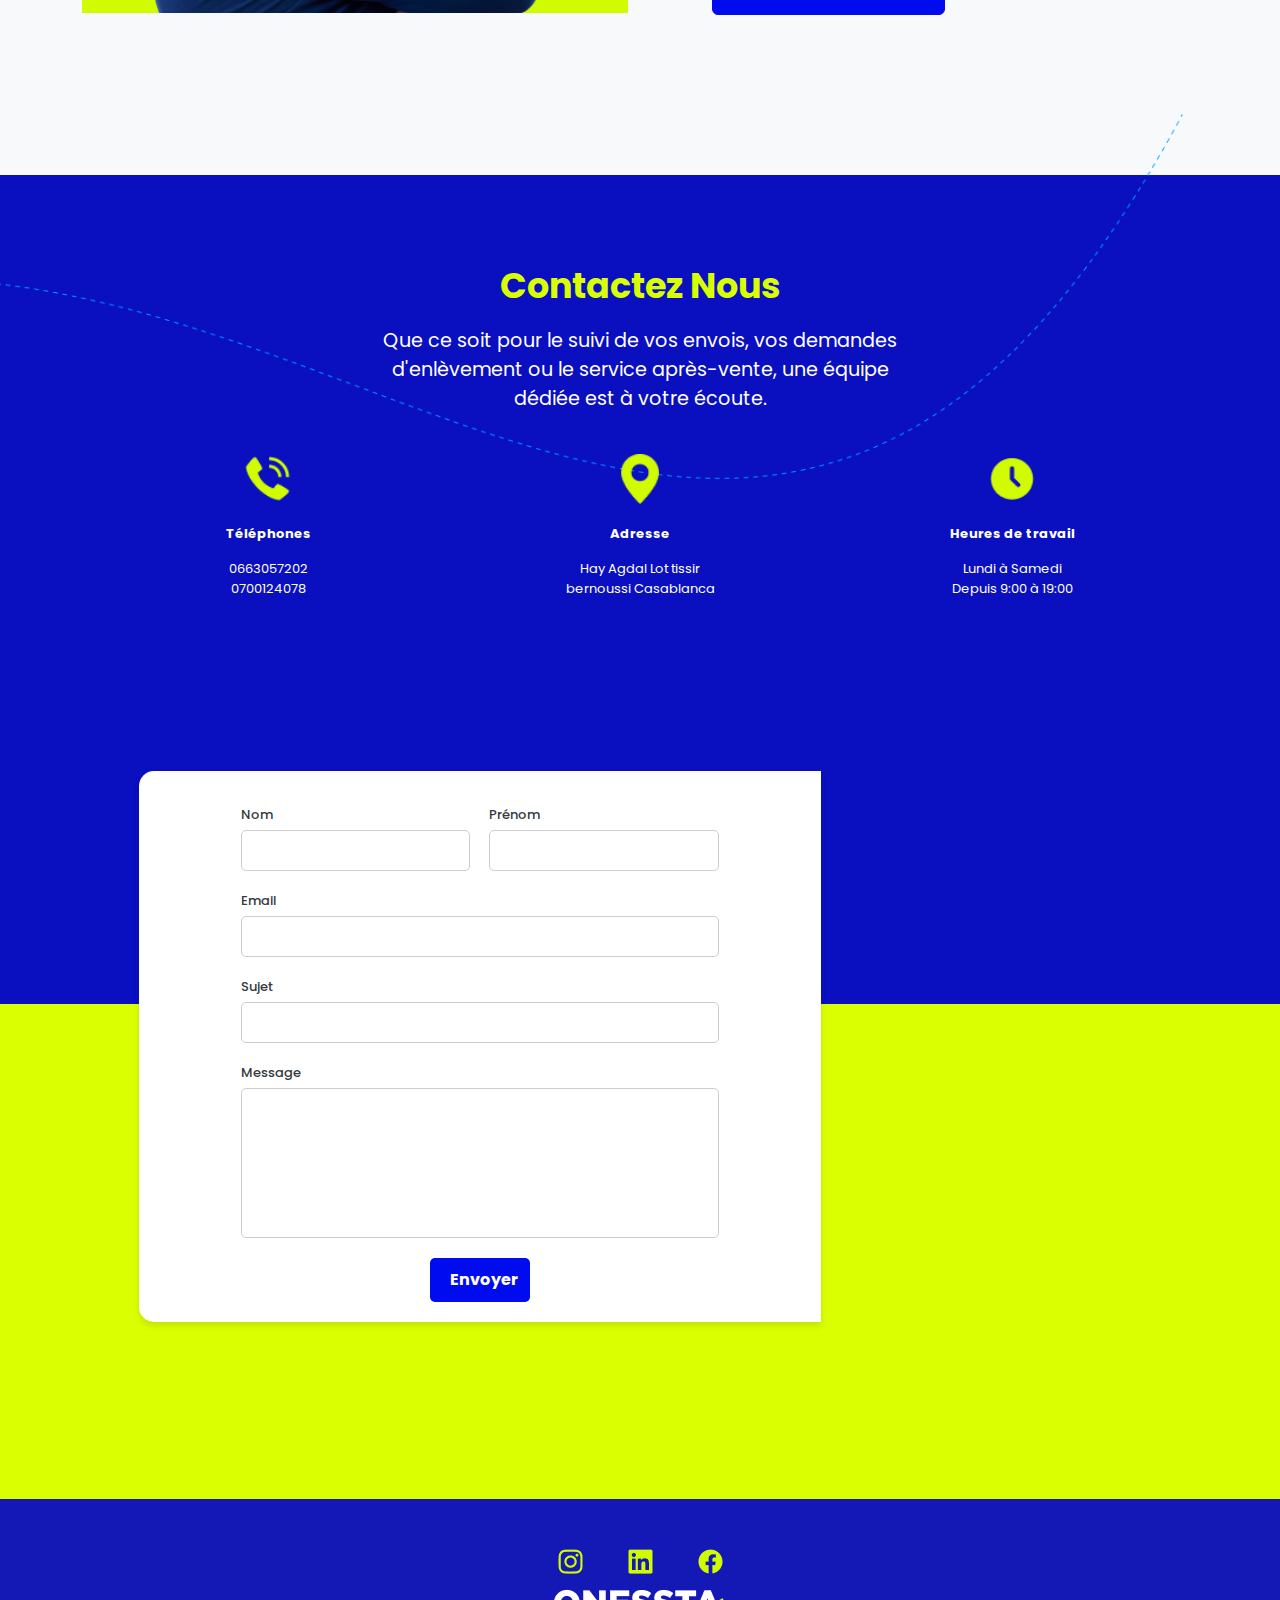
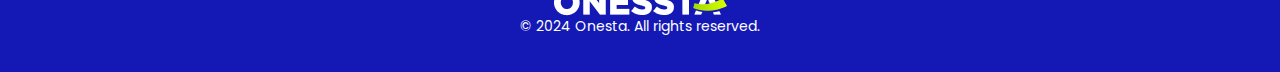
==== commit f6096904: "mohammed work" ====
--- a/header.html
+++ b/header.html
@@ -241,6 +241,9 @@
     </div>
   </div>
   <img src="images/process.png" class="img-precess text-center" alt="process" />
+  <div class="container bg-group365">
+
+  </div>
 </section>
 <!-- Section 7: Client Success Section -->
 <section class="section client-success-section">
--- a/assets/css/style.css
+++ b/assets/css/style.css
@@ -1524,4 +1524,9 @@
   border-radius: 5px;
 }
 
-/* cursor */+/* cursor */
+.bg-group365{
+  height: 500px;
+  background: url(../../images/Group350.png) center top / contain no-repeat;
+
+}
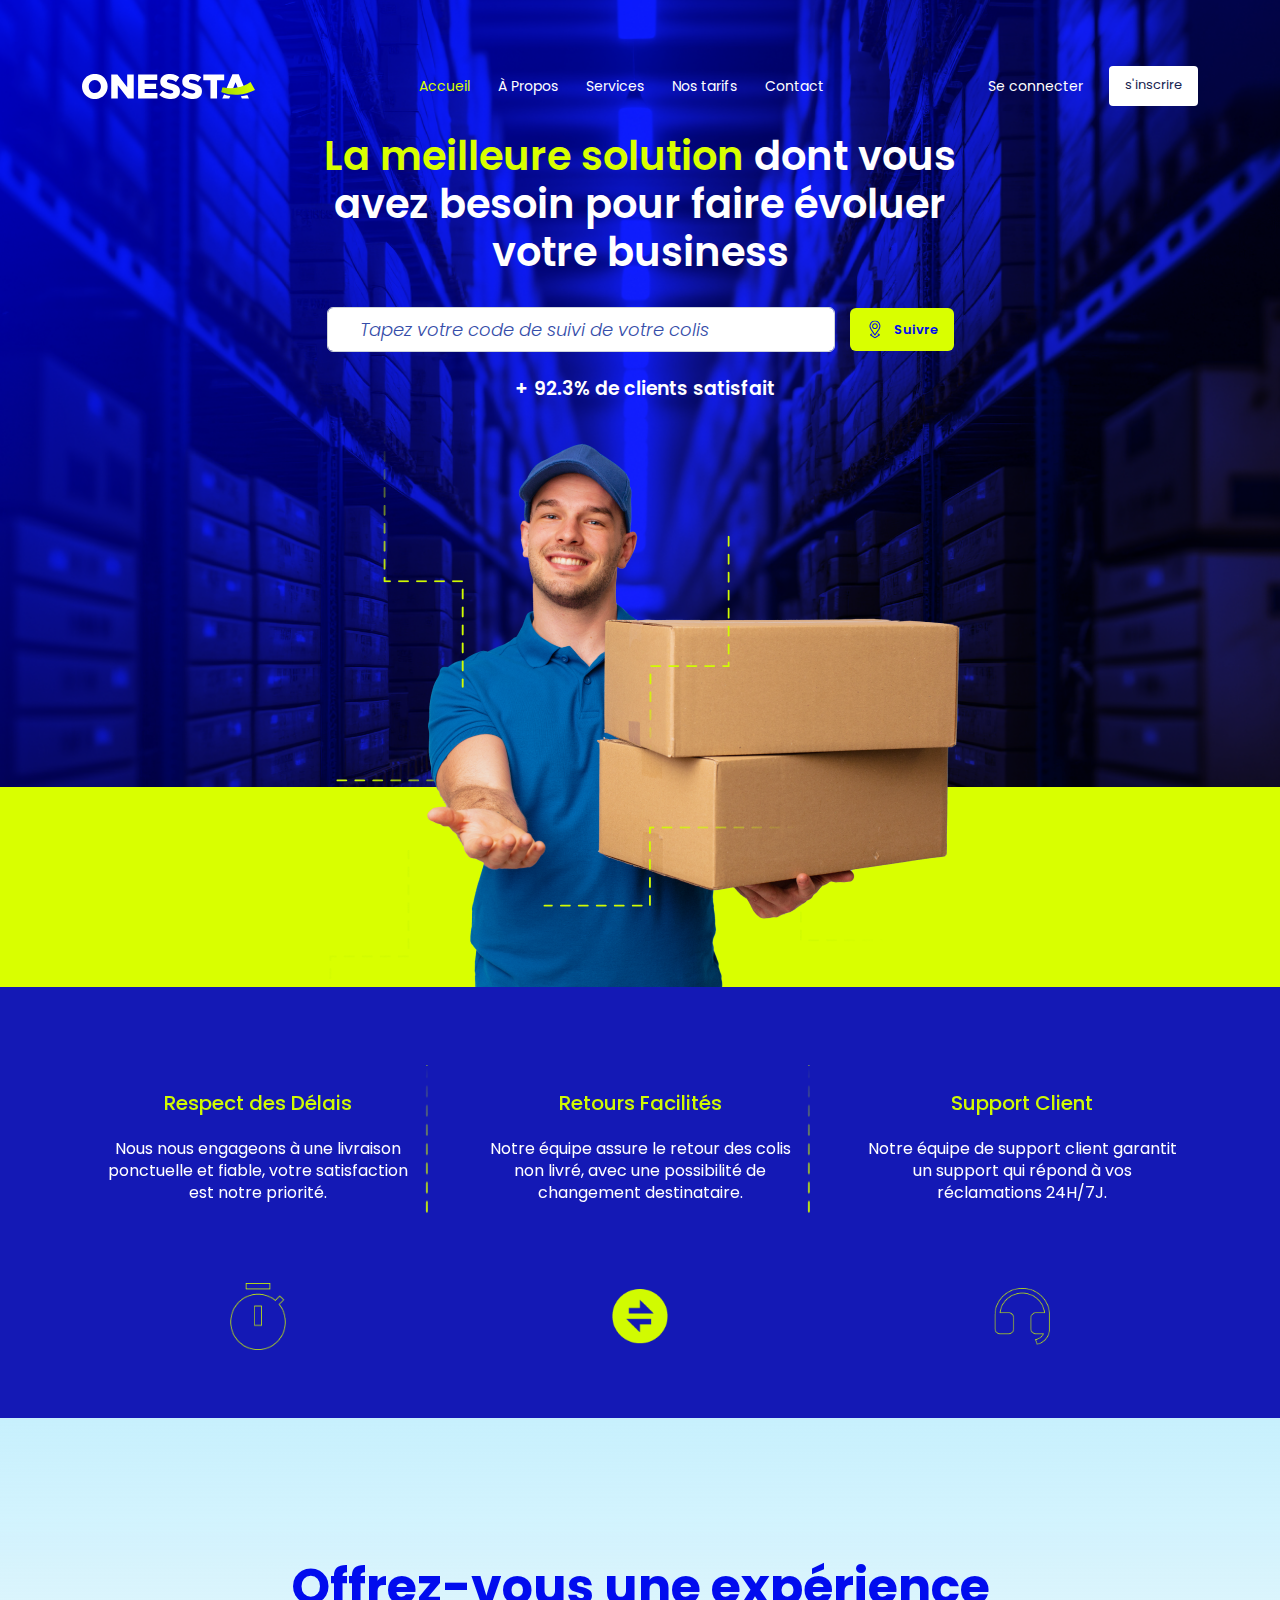
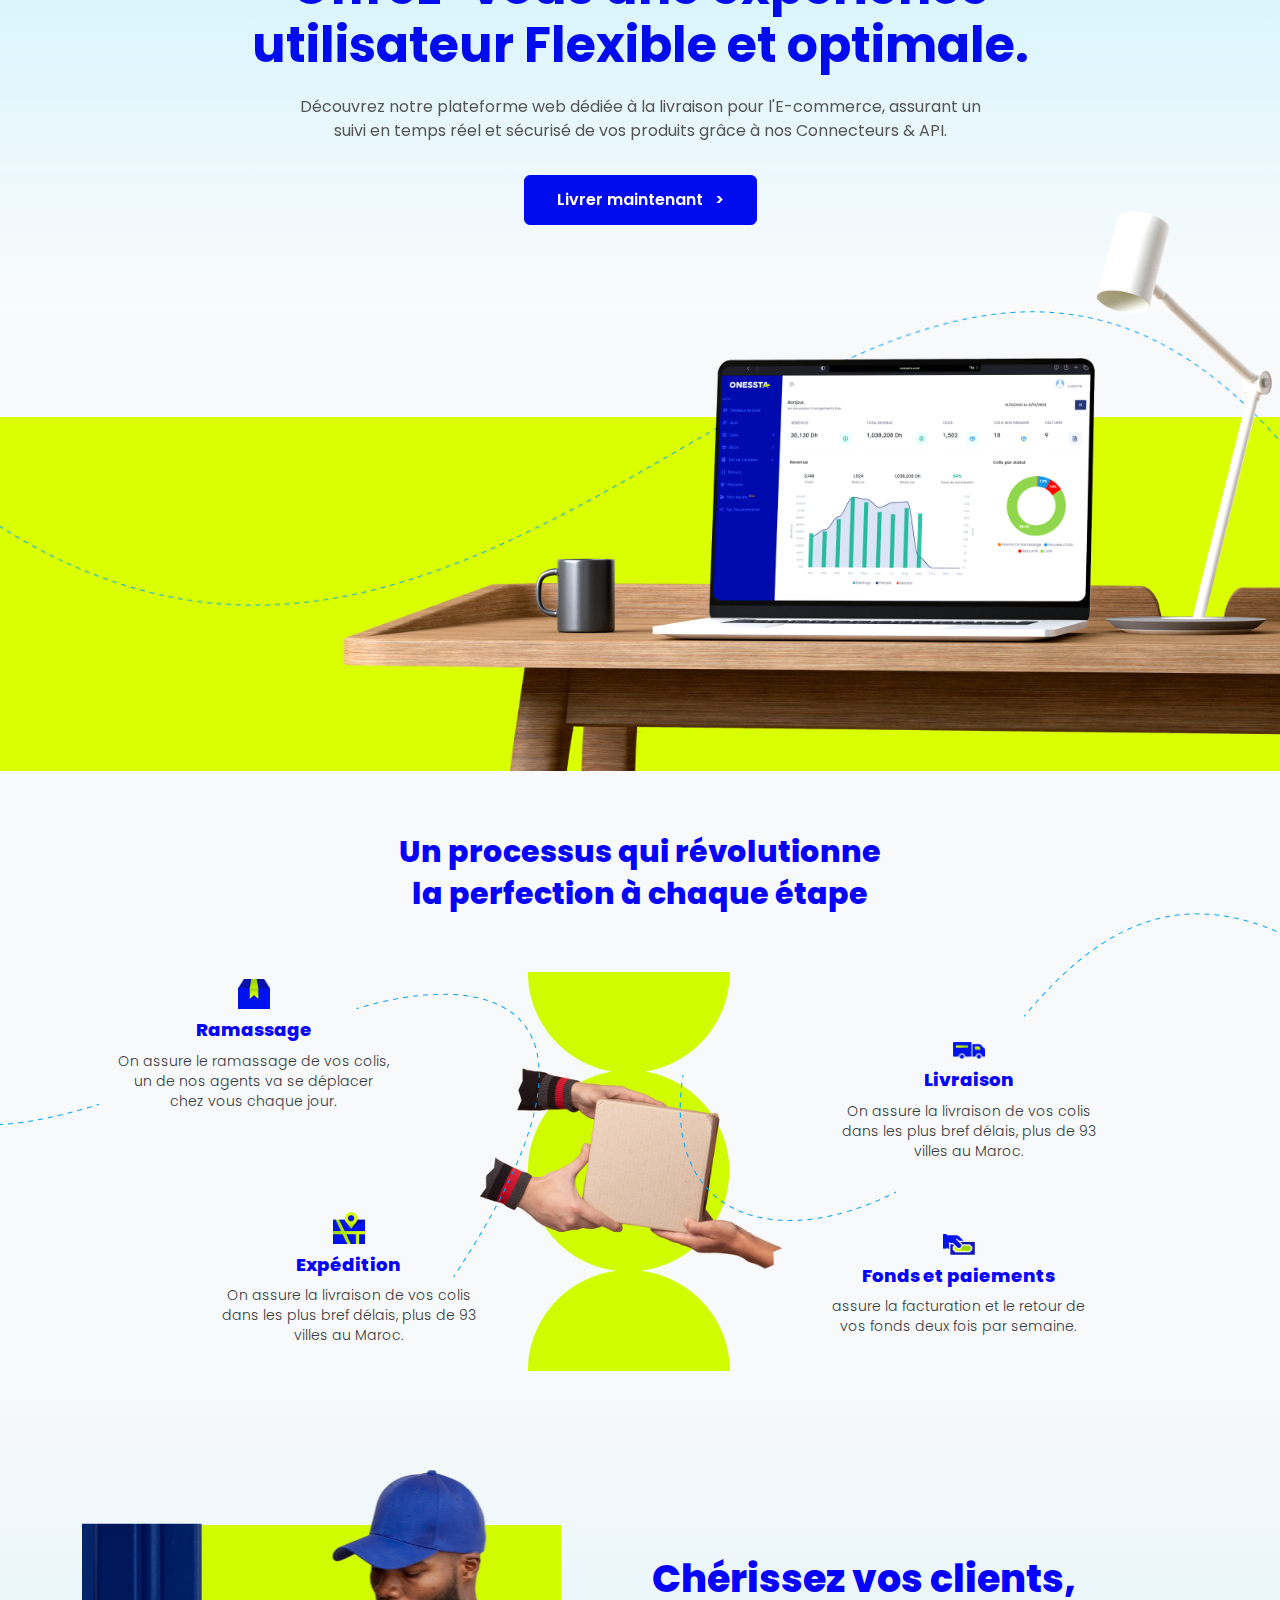
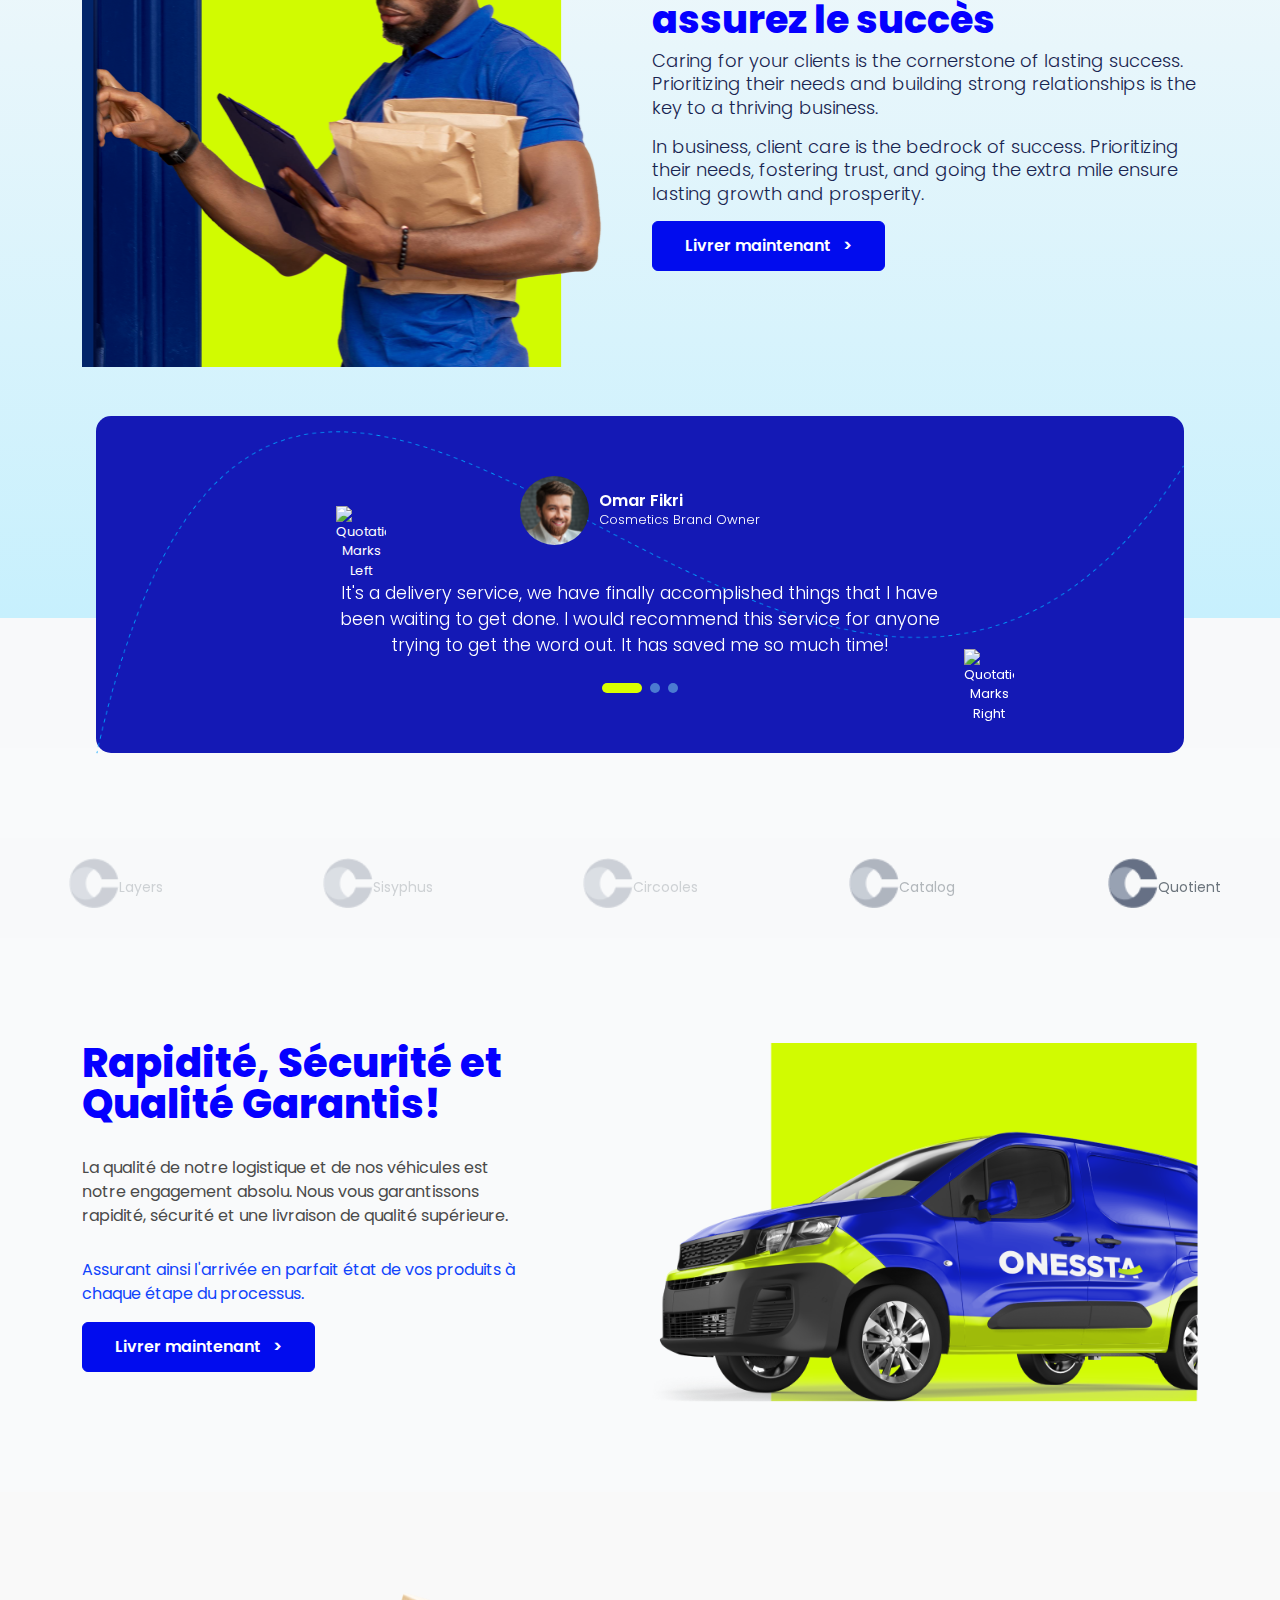
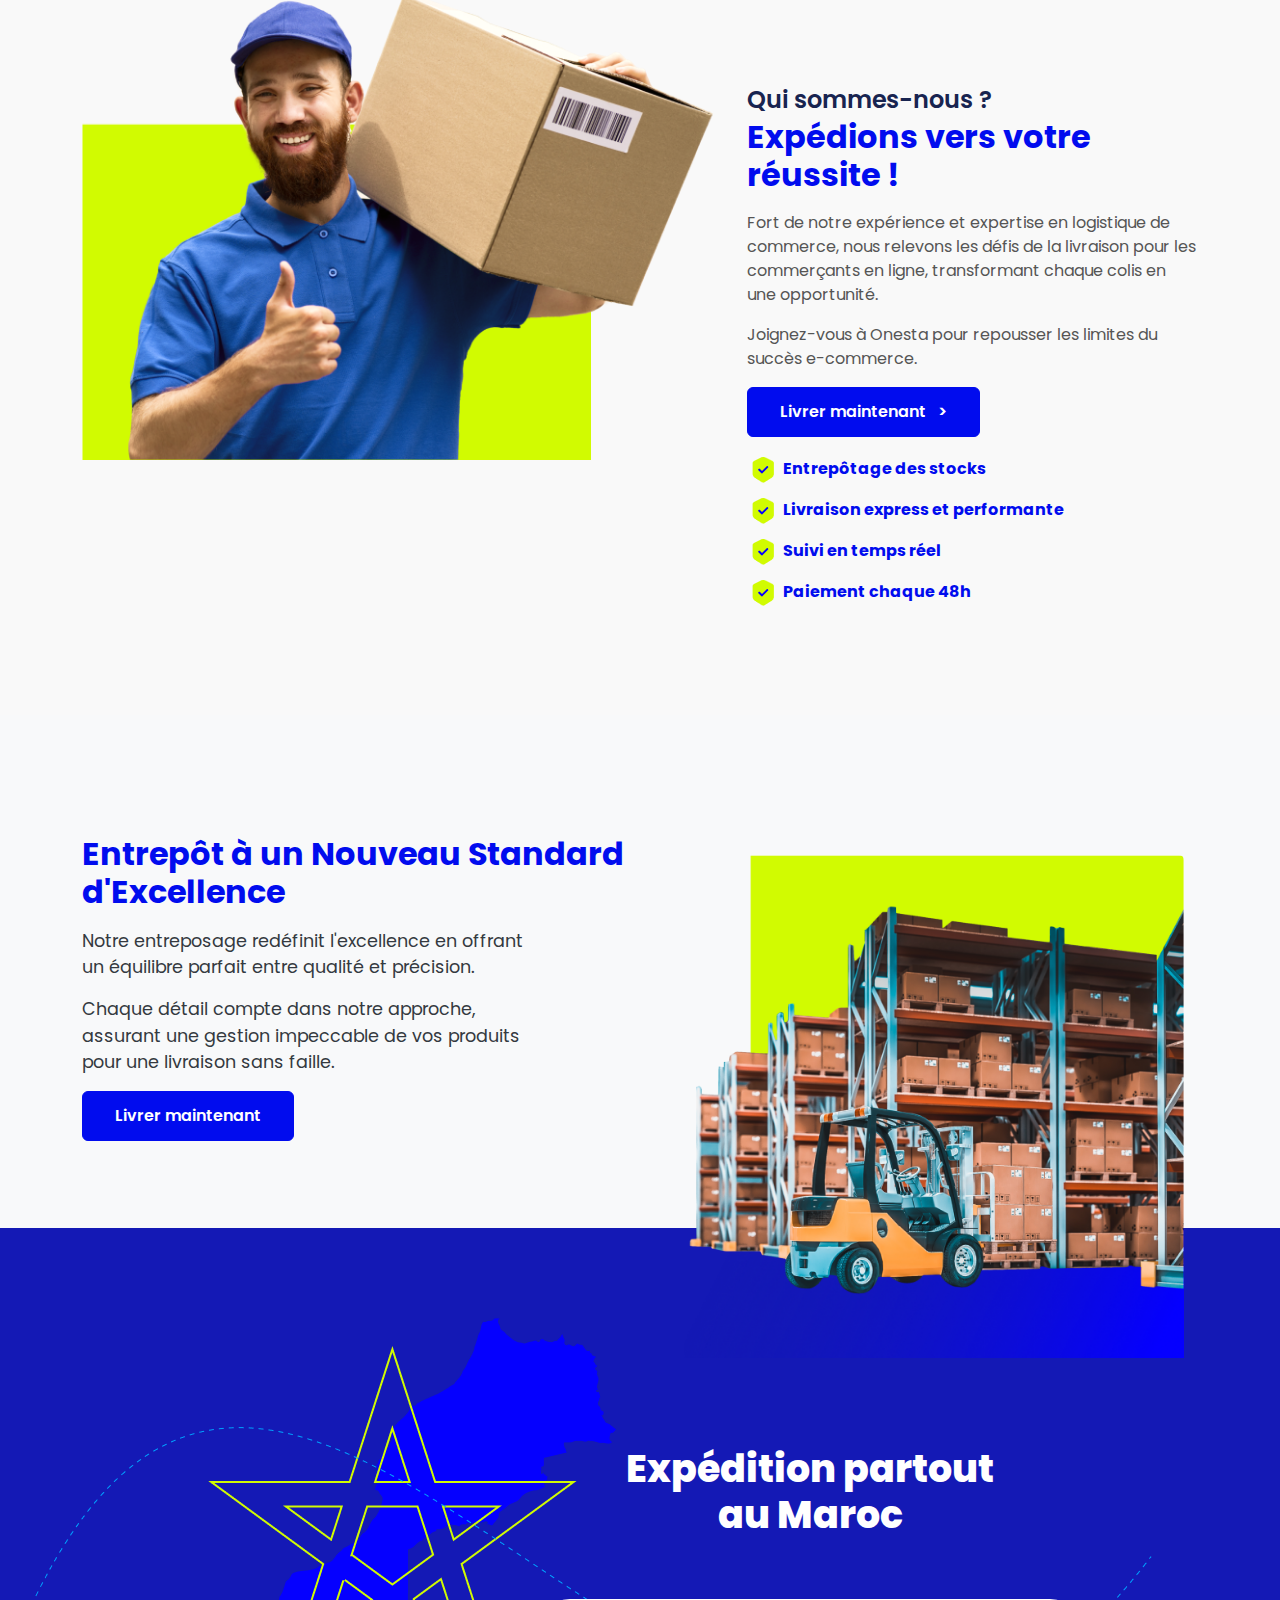
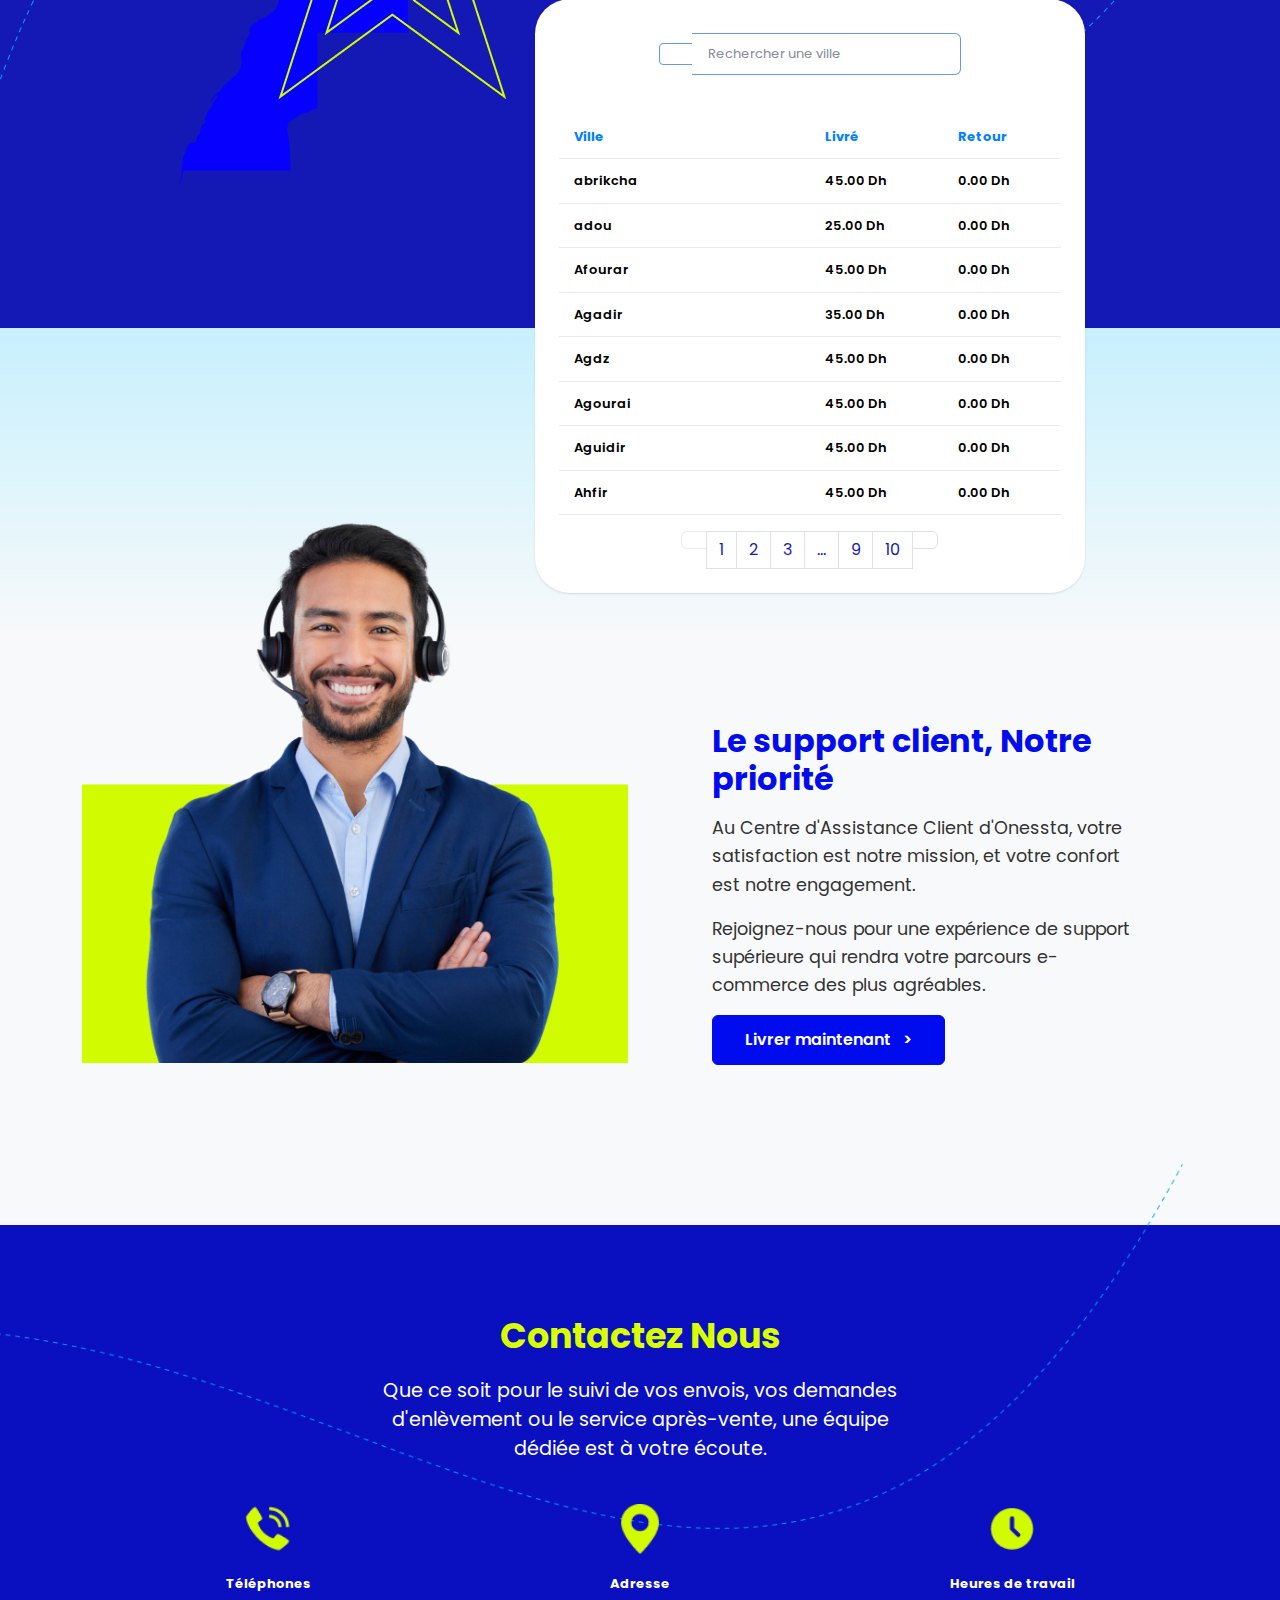
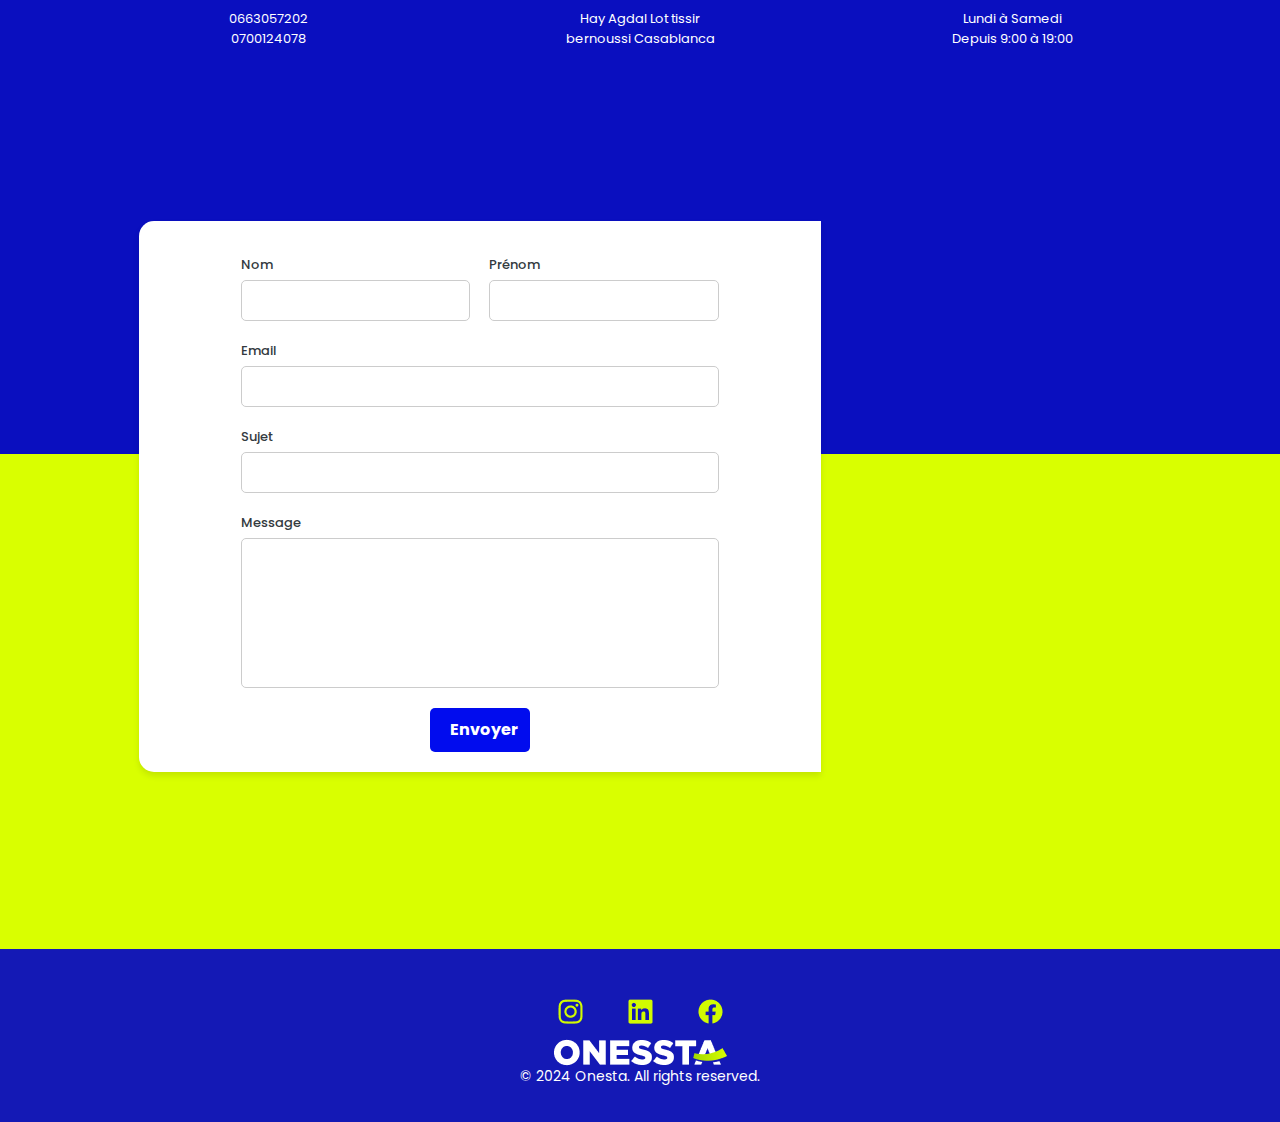
==== commit afbea7a2: "section 6 desktop" ====
--- a/header.html
+++ b/header.html
@@ -231,18 +231,46 @@
 </section>
 <!-- Section 6: Process Section -->
 <section class="process-section">
-  <div class="container">
-    <div class="row justify-content-center text-center">
-      <div class="col-lg-8">
-        <h2 class="section-title">
-          Un processus qui révolutionne la perfection à chaque étape
-        </h2>
-      </div>
-    </div>
-  </div>
-  <img src="images/process.png" class="img-precess text-center" alt="process" />
   <div class="container bg-group365">
-
+    <h3 class="h-max-with text-center">
+      Un processus qui révolutionne la perfection à chaque étape
+    </h3>
+    <div class="row mt-4">
+      <div class="col-md-6">
+        <div class="col-md-12">
+          <div class="col-md-6 text-center d-flex flex-column divRamassage">
+              <img src="images/Asset11.png" class="imgswith" alt="process" />
+              <span class="spntitle">Ramassage</span>
+              <p class="p-desc">On assure le ramassage de vos colis, un de nos agents va se déplacer chez vous chaque jour.</p>
+          </div>
+        </div>
+        <div class="col-md-12">
+          <div class="col-md-6 text-center d-flex flex-column divExpedition">
+            <img src="images/Asset21.png" class="imgswith" alt="process" />
+            <span class="spntitle">Expédition</span>
+              <p class="p-desc">On assure la livraison de vos colis dans les plus bref délais, plus de 93 villes au Maroc.</p>
+        </div>
+        </div>
+      </div>
+
+      <div class="col-md-6">
+        <div class="col-md-12">
+          <div class="col-md-6 text-center d-flex flex-column divLivraison">
+            <img src="images/Group403.png" class="imgswith" alt="process" />
+            <span class="spntitle">Livraison</span>
+              <p class="p-desc">On assure la livraison de vos colis dans les plus bref délais, plus de 93 villes au Maroc.</p>
+        </div>
+        </div>
+        <div class="col-md-12">
+          <div class="col-md-6 text-center d-flex flex-column divpaiment">
+            <img src="images/Group404.png" class="imgswith" alt="process" />
+            <span class="spntitle">Fonds et paiements</span>
+              <p class="p-desc">assure la facturation et le retour de vos fonds deux fois par semaine.</p>
+        </div>
+        </div>
+
+      </div>
+    </div>
   </div>
 </section>
 <!-- Section 7: Client Success Section -->
--- a/assets/css/style.css
+++ b/assets/css/style.css
@@ -1527,6 +1527,69 @@
 /* cursor */
 .bg-group365{
   height: 500px;
+  position: relative;
   background: url(../../images/Group350.png) center top / contain no-repeat;
-
-}
+margin-top: 100px;
+}
+.h-max-with{
+  position: relative;
+  top: -40px;
+  max-width: 44%;
+  margin: 10px auto;
+  font-family: 'Poppins', sans-serif;
+    font-size: 30px;
+    font-weight: 800;
+    line-height: 41.61px;
+    text-align: left;
+    color: #0500FF;
+}
+
+.bg-group365::before{
+  content: url(../../images/Vector2.png);
+    position: absolute;
+    left: -146px;
+    top: -130px;
+}
+.bg-group365::after{
+  content: url(../../images/Vector3.png);
+  position: absolute;
+  right: -118px;
+  top: 42px;
+}
+.imgswith{
+  width: 32px;
+  margin: auto;
+}
+.spntitle{
+  font-family: 'Poppins', sans-serif;
+  font-size: 18.17px;
+  font-weight: 800;
+  line-height: 41.61px;
+  color: #0500FF;
+}
+.p-desc{
+  font-family: 'Poppins', sans-serif;
+  font-size: 14px;
+  font-weight: 300;
+  line-height: 20px;
+}
+.divpaiment,.divLivraison,.divExpedition,.divRamassage{
+position: relative;
+}
+
+.divRamassage{
+  left: 35px;
+}
+.divExpedition{
+  top: 85px;
+  left: 130px;
+}
+
+.divLivraison{
+  top: 63px;
+  left: 180px;
+}
+.divpaiment{
+  top: 120px;
+  left: 170px;
+}